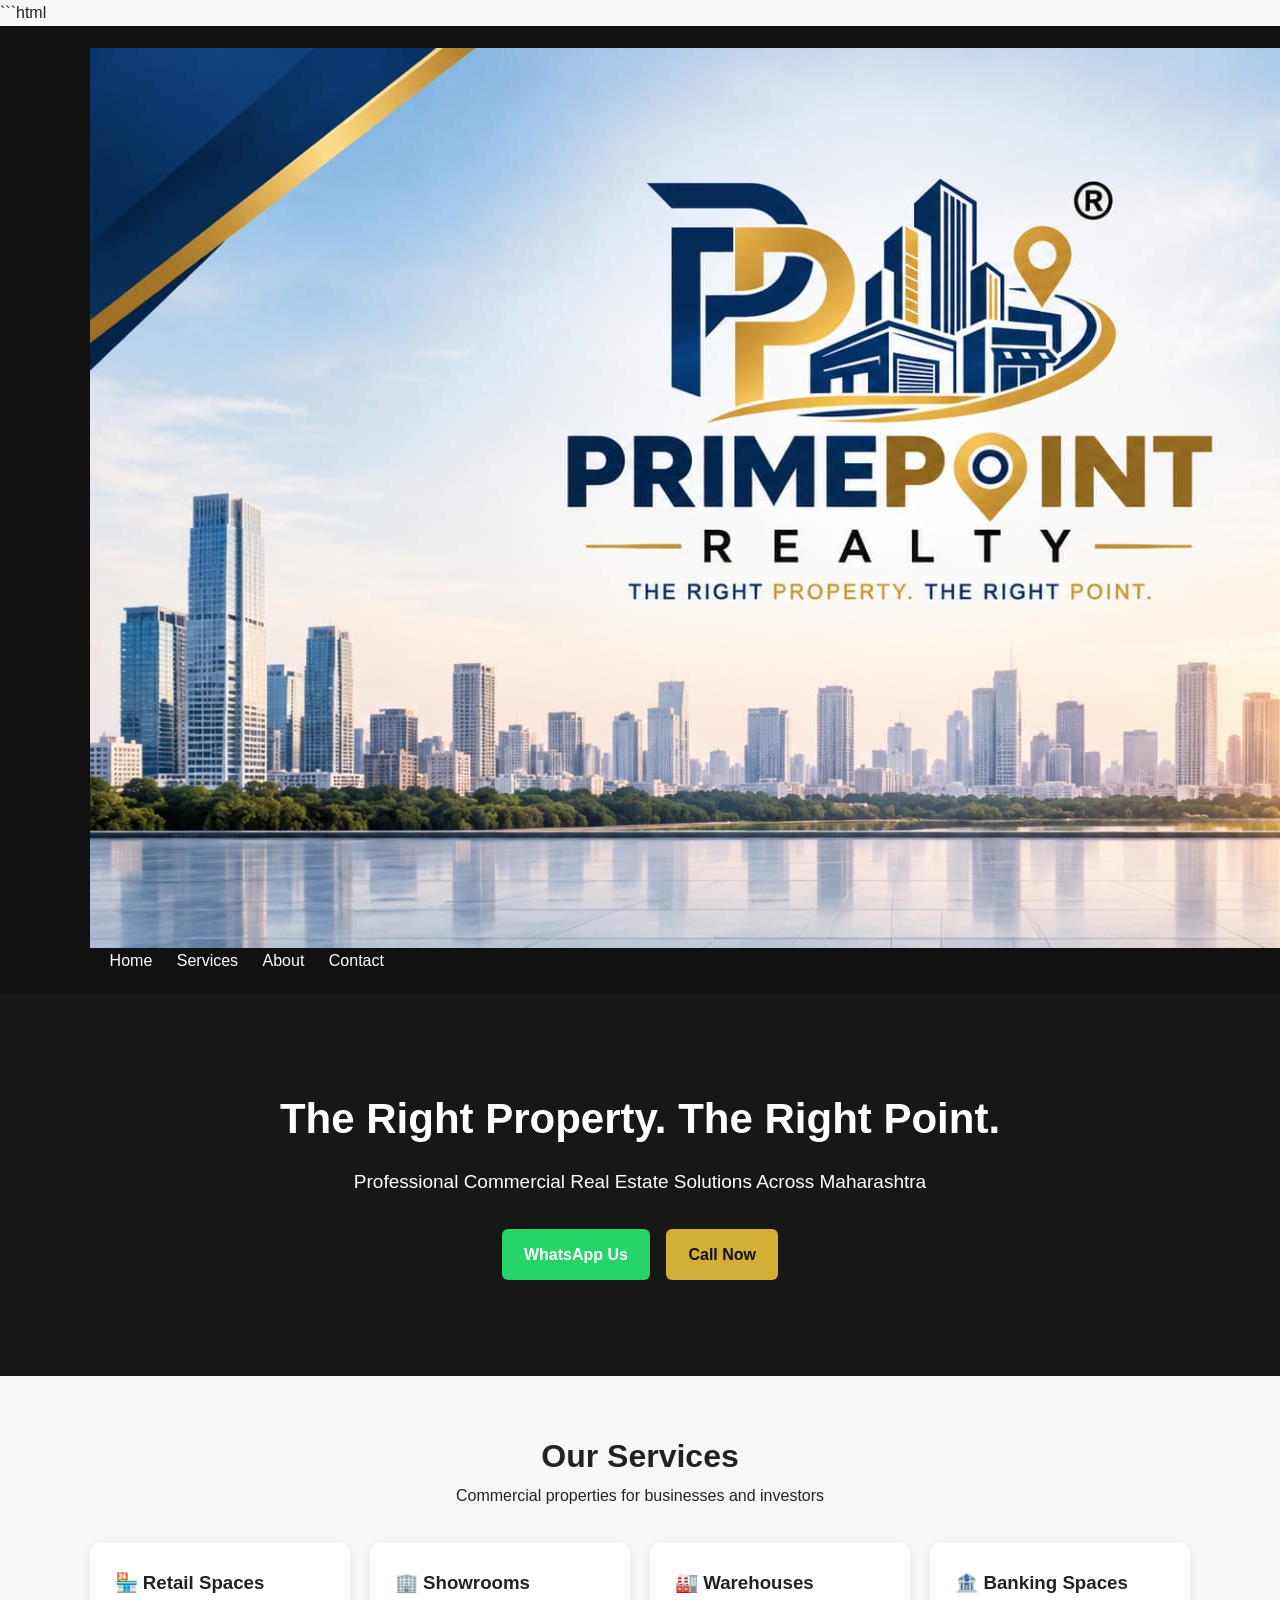
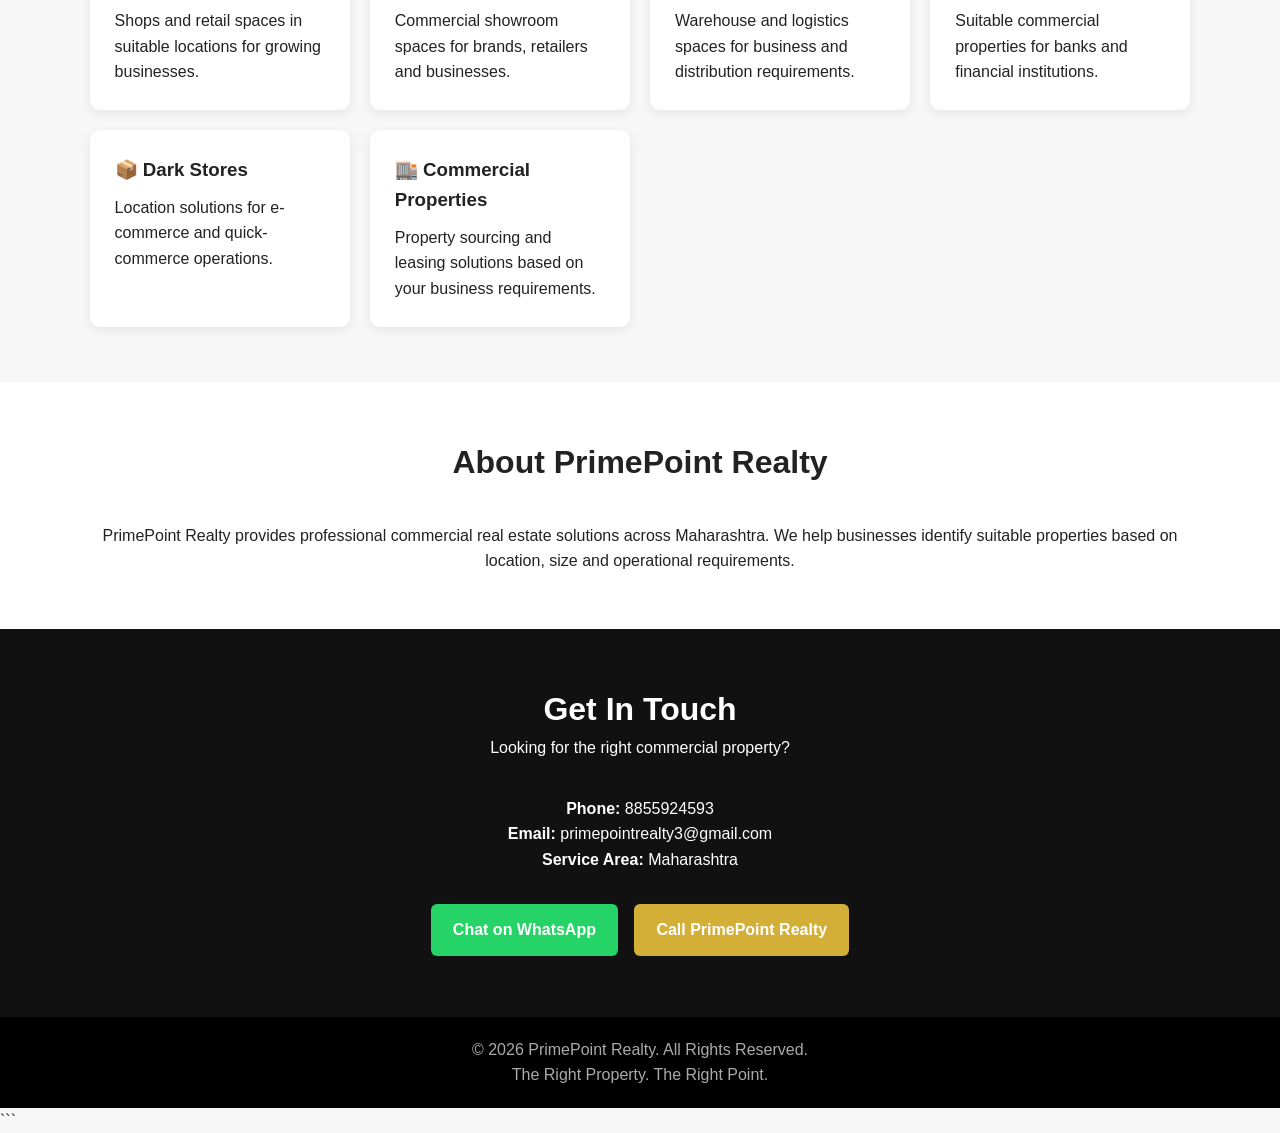
==== index.html @ c345ba4b "Update index.html" ====
```html
<!DOCTYPE html>
<html lang="en">
<head>
<meta charset="UTF-8">
<meta name="viewport" content="width=device-width, initial-scale=1.0">
<title>PrimePoint Realty | Commercial Real Estate</title>
<meta name="description" content="PrimePoint Realty - Commercial property solutions across Maharashtra. Shops, warehouses, showrooms, retail and commercial spaces.">

<style>
*{box-sizing:border-box;margin:0;padding:0}
body{font-family:Arial,sans-serif;color:#222;line-height:1.6;background:#f7f7f7}
header{background:#111;color:#fff;padding:22px 7%;display:flex;justify-content:space-between;align-items:center;flex-wrap:wrap}
.logo{font-size:25px;font-weight:bold}
.logo span{color:#d4af37}
nav a{color:#fff;text-decoration:none;margin-left:20px}
.hero{background:#171717;color:#fff;text-align:center;padding:90px 20px}
.hero h1{font-size:42px;margin-bottom:15px}
.hero p{font-size:19px;margin-bottom:25px}
.btn{display:inline-block;padding:13px 22px;margin:6px;border-radius:6px;text-decoration:none;font-weight:bold}
.whatsapp{background:#25D366;color:#fff}
.call{background:#d4af37;color:#111}
section{padding:55px 7%}
.title{text-align:center;margin-bottom:35px}
.title h2{font-size:32px}
.services{display:grid;grid-template-columns:repeat(auto-fit,minmax(220px,1fr));gap:20px}
.card{background:#fff;padding:25px;border-radius:10px;box-shadow:0 3px 12px rgba(0,0,0,.08)}
.card h3{margin-bottom:10px}
.about{background:#fff;text-align:center}
.contact{text-align:center;background:#111;color:#fff}
.contact a{color:#fff}
footer{background:#000;color:#aaa;text-align:center;padding:20px}
@media(max-width:600px){
.hero h1{font-size:32px}
nav{margin-top:12px}
nav a{margin:0 7px;font-size:14px}
}
</style>
</head>

<body>

<header>
<div class="logo">
<img src="logo.png" alt="PrimePoint Realty Logo">
</div>
<nav>
<a href="#home">Home</a>
<a href="#services">Services</a>
<a href="#about">About</a>
<a href="#contact">Contact</a>
</nav>
</header>

<section class="hero" id="home">
<h1>The Right Property. The Right Point.</h1>
<p>Professional Commercial Real Estate Solutions Across Maharashtra</p>

<a class="btn whatsapp" href="https://wa.me/918855924593" target="_blank">
WhatsApp Us
</a>

<a class="btn call" href="tel:+918855924593">
Call Now
</a>
</section>

<section id="services">
<div class="title">
<h2>Our Services</h2>
<p>Commercial properties for businesses and investors</p>
</div>

<div class="services">

<div class="card">
<h3>🏪 Retail Spaces</h3>
<p>Shops and retail spaces in suitable locations for growing businesses.</p>
</div>

<div class="card">
<h3>🏢 Showrooms</h3>
<p>Commercial showroom spaces for brands, retailers and businesses.</p>
</div>

<div class="card">
<h3>🏭 Warehouses</h3>
<p>Warehouse and logistics spaces for business and distribution requirements.</p>
</div>

<div class="card">
<h3>🏦 Banking Spaces</h3>
<p>Suitable commercial properties for banks and financial institutions.</p>
</div>

<div class="card">
<h3>📦 Dark Stores</h3>
<p>Location solutions for e-commerce and quick-commerce operations.</p>
</div>

<div class="card">
<h3>🏬 Commercial Properties</h3>
<p>Property sourcing and leasing solutions based on your business requirements.</p>
</div>

</div>
</section>

<section class="about" id="about">
<div class="title">
<h2>About PrimePoint Realty</h2>
</div>

<p>
PrimePoint Realty provides professional commercial real estate solutions
across Maharashtra. We help businesses identify suitable properties
based on location, size and operational requirements.
</p>
</section>

<section class="contact" id="contact">
<div class="title">
<h2>Get In Touch</h2>
<p>Looking for the right commercial property?</p>
</div>

<p><strong>Phone:</strong> 8855924593</p>
<p><strong>Email:</strong> primepointrealty3@gmail.com</p>
<p><strong>Service Area:</strong> Maharashtra</p>

<br>

<a class="btn whatsapp" href="https://wa.me/918855924593" target="_blank">
Chat on WhatsApp
</a>

<a class="btn call" href="tel:+918855924593">
Call PrimePoint Realty
</a>
</section>

<footer>
<p>© 2026 PrimePoint Realty. All Rights Reserved.</p>
<p>The Right Property. The Right Point.</p>
</footer>

</body>
</html>
```
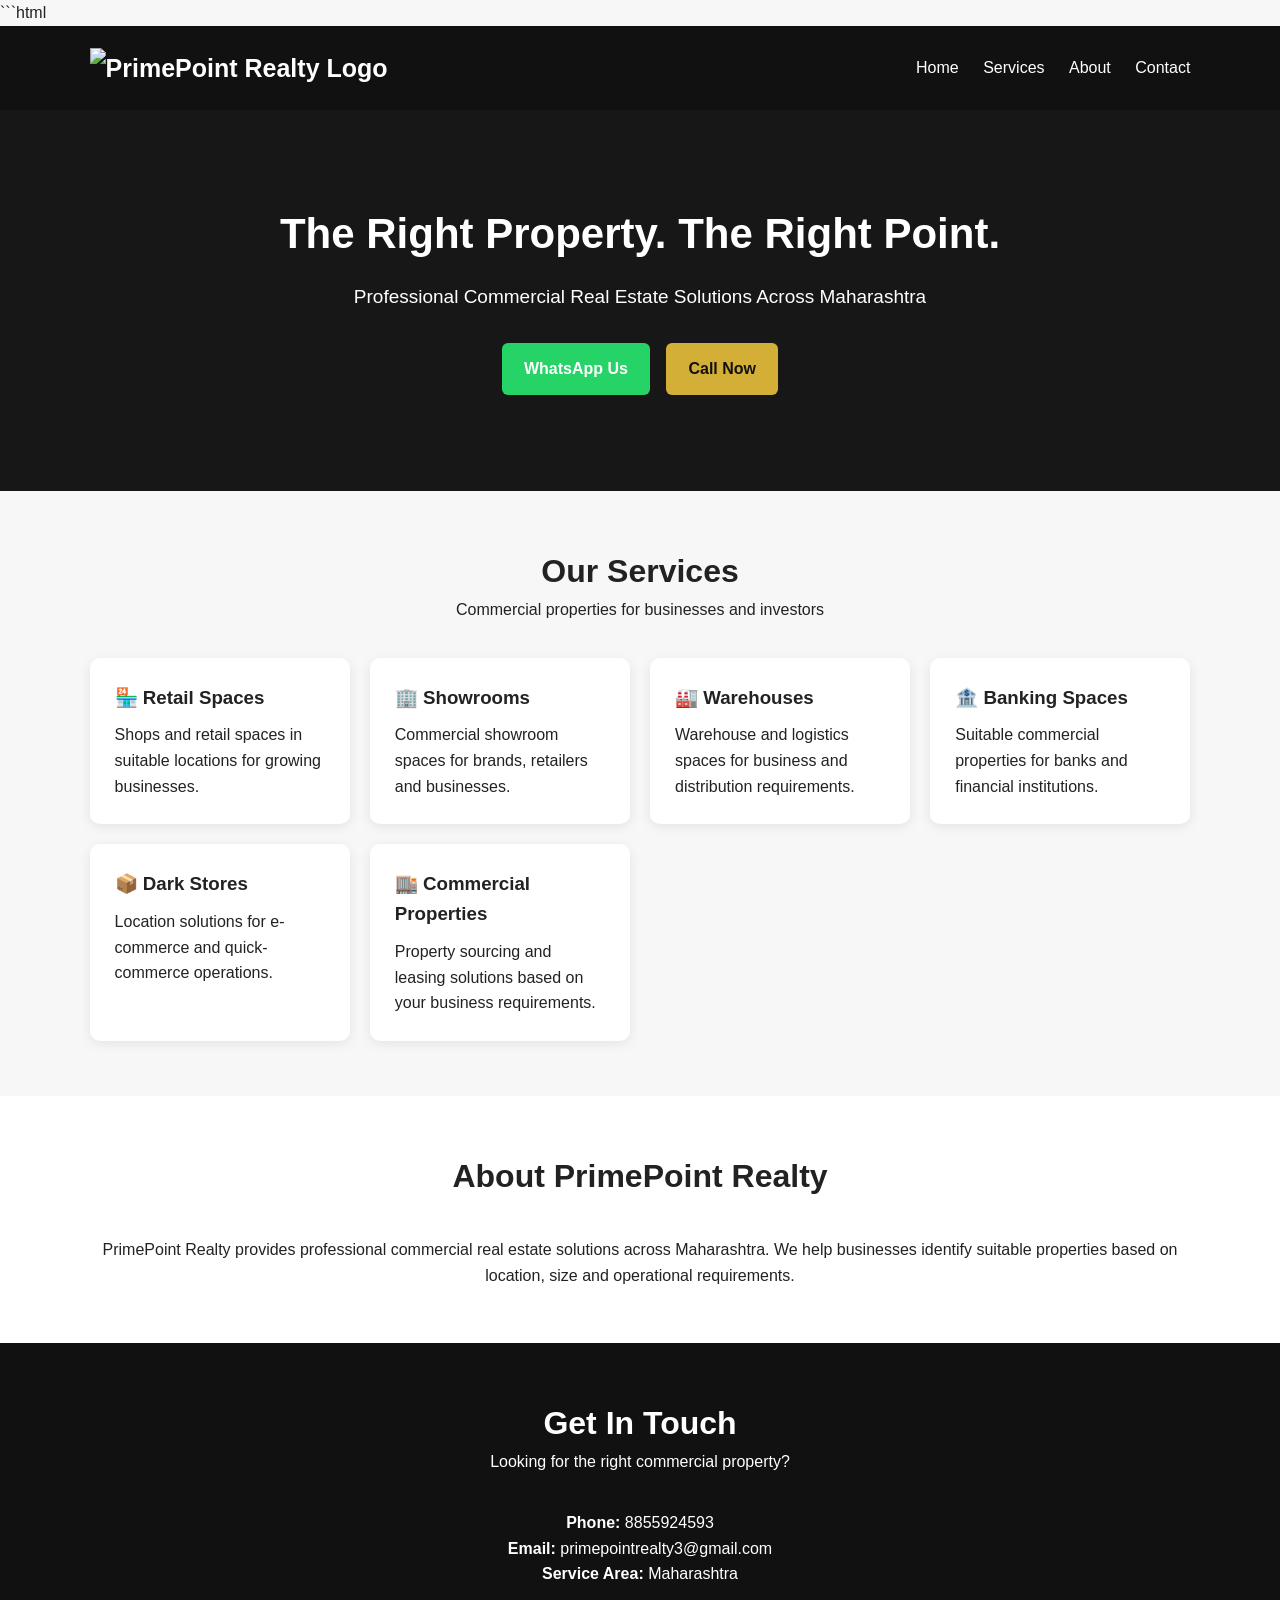
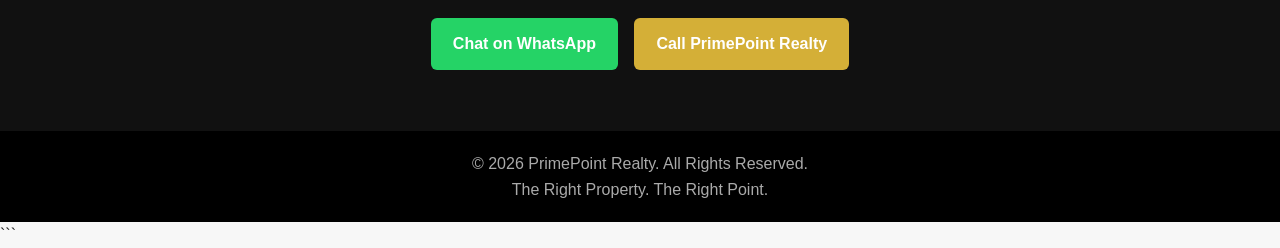
==== commit 7765cef7: "Update index.html" ====
--- a/index.html
+++ b/index.html
@@ -42,7 +42,7 @@
 
 <header>
 <div class="logo">
-<img src="logo.png" alt="PrimePoint Realty Logo">
+<img src="Logo.png" alt="PrimePoint Realty Logo">
 </div>
 <nav>
 <a href="#home">Home</a>
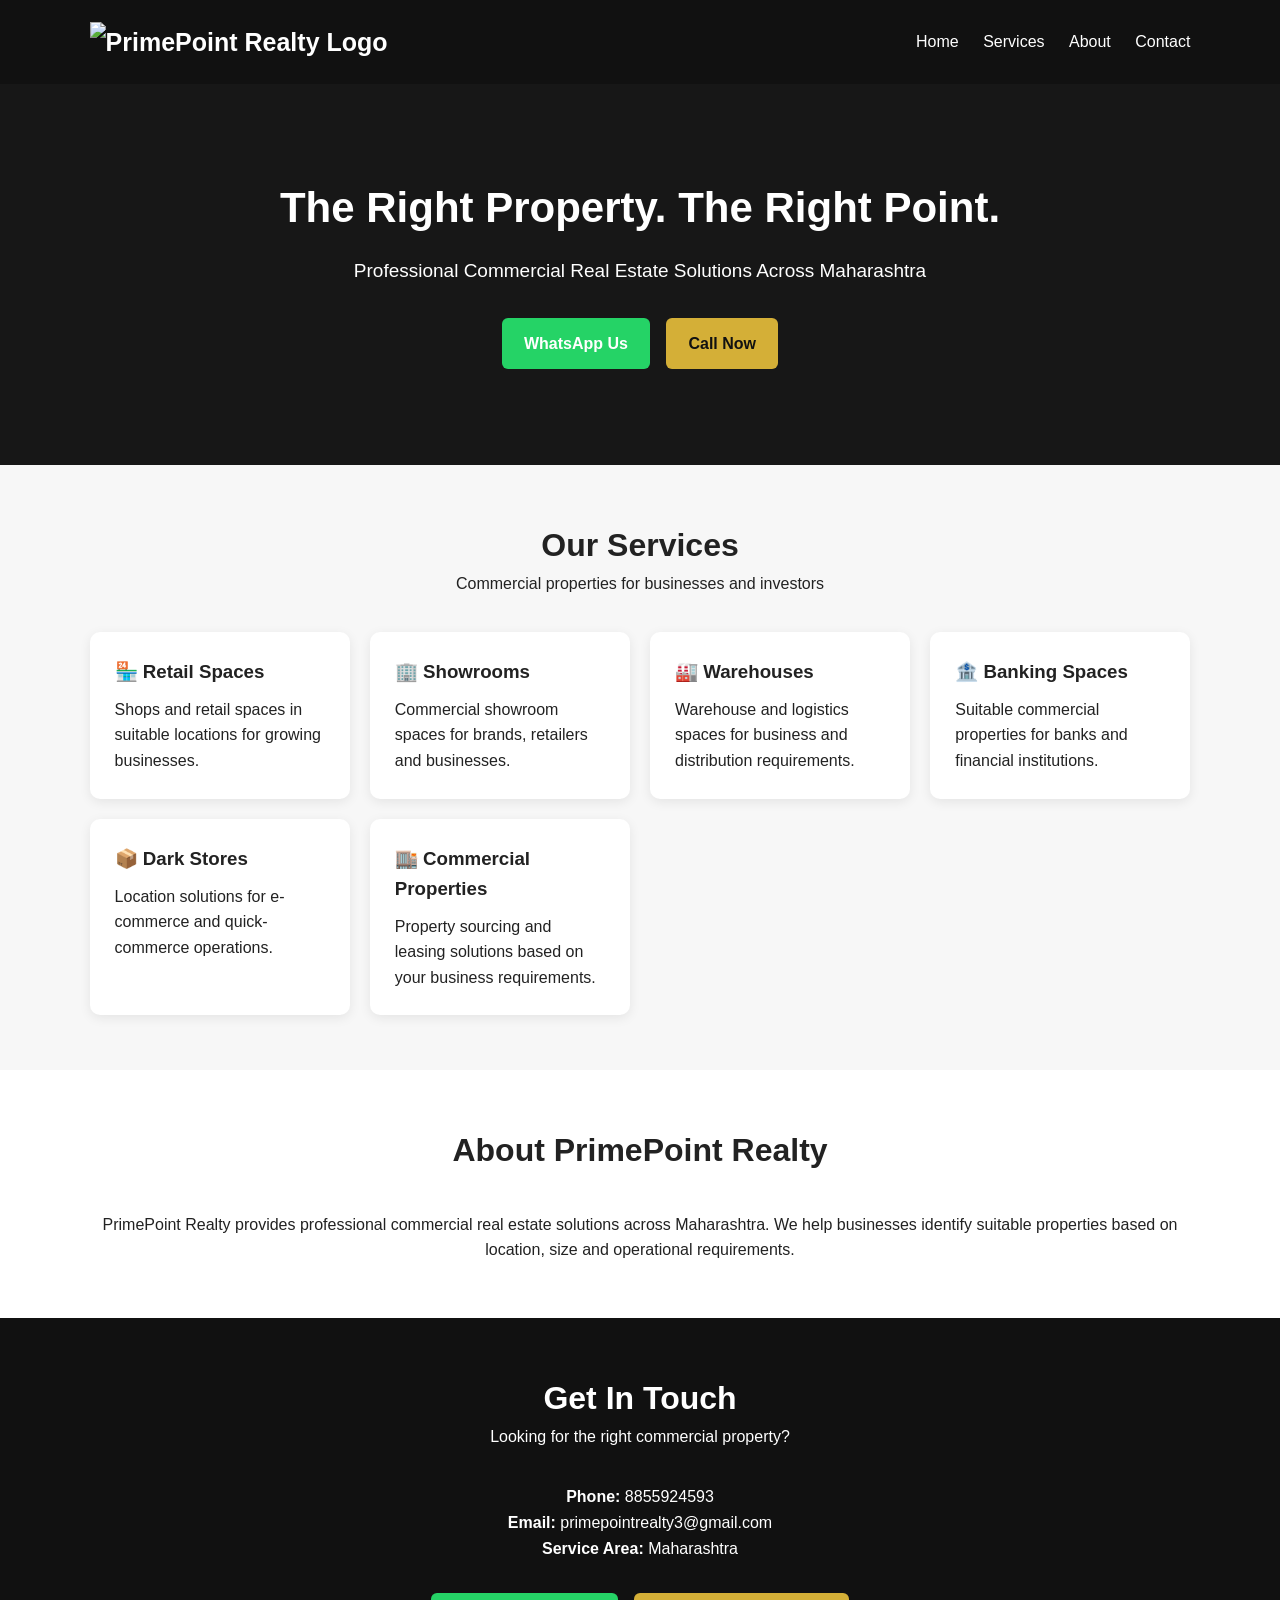
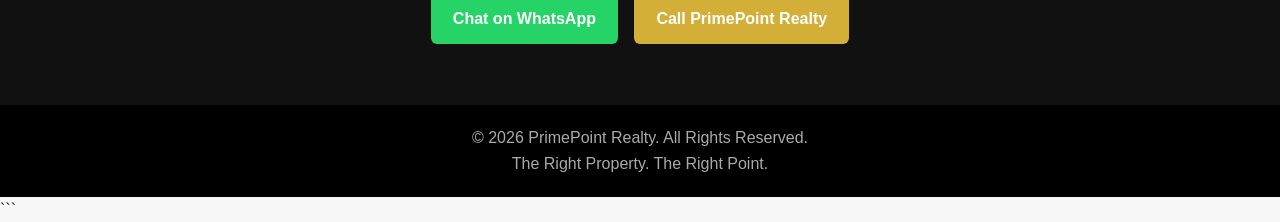
==== commit 4182ad67: "Update index.html" ====
--- a/index.html
+++ b/index.html
@@ -1,4 +1,4 @@
-```html
+
 <!DOCTYPE html>
 <html lang="en">
 <head>
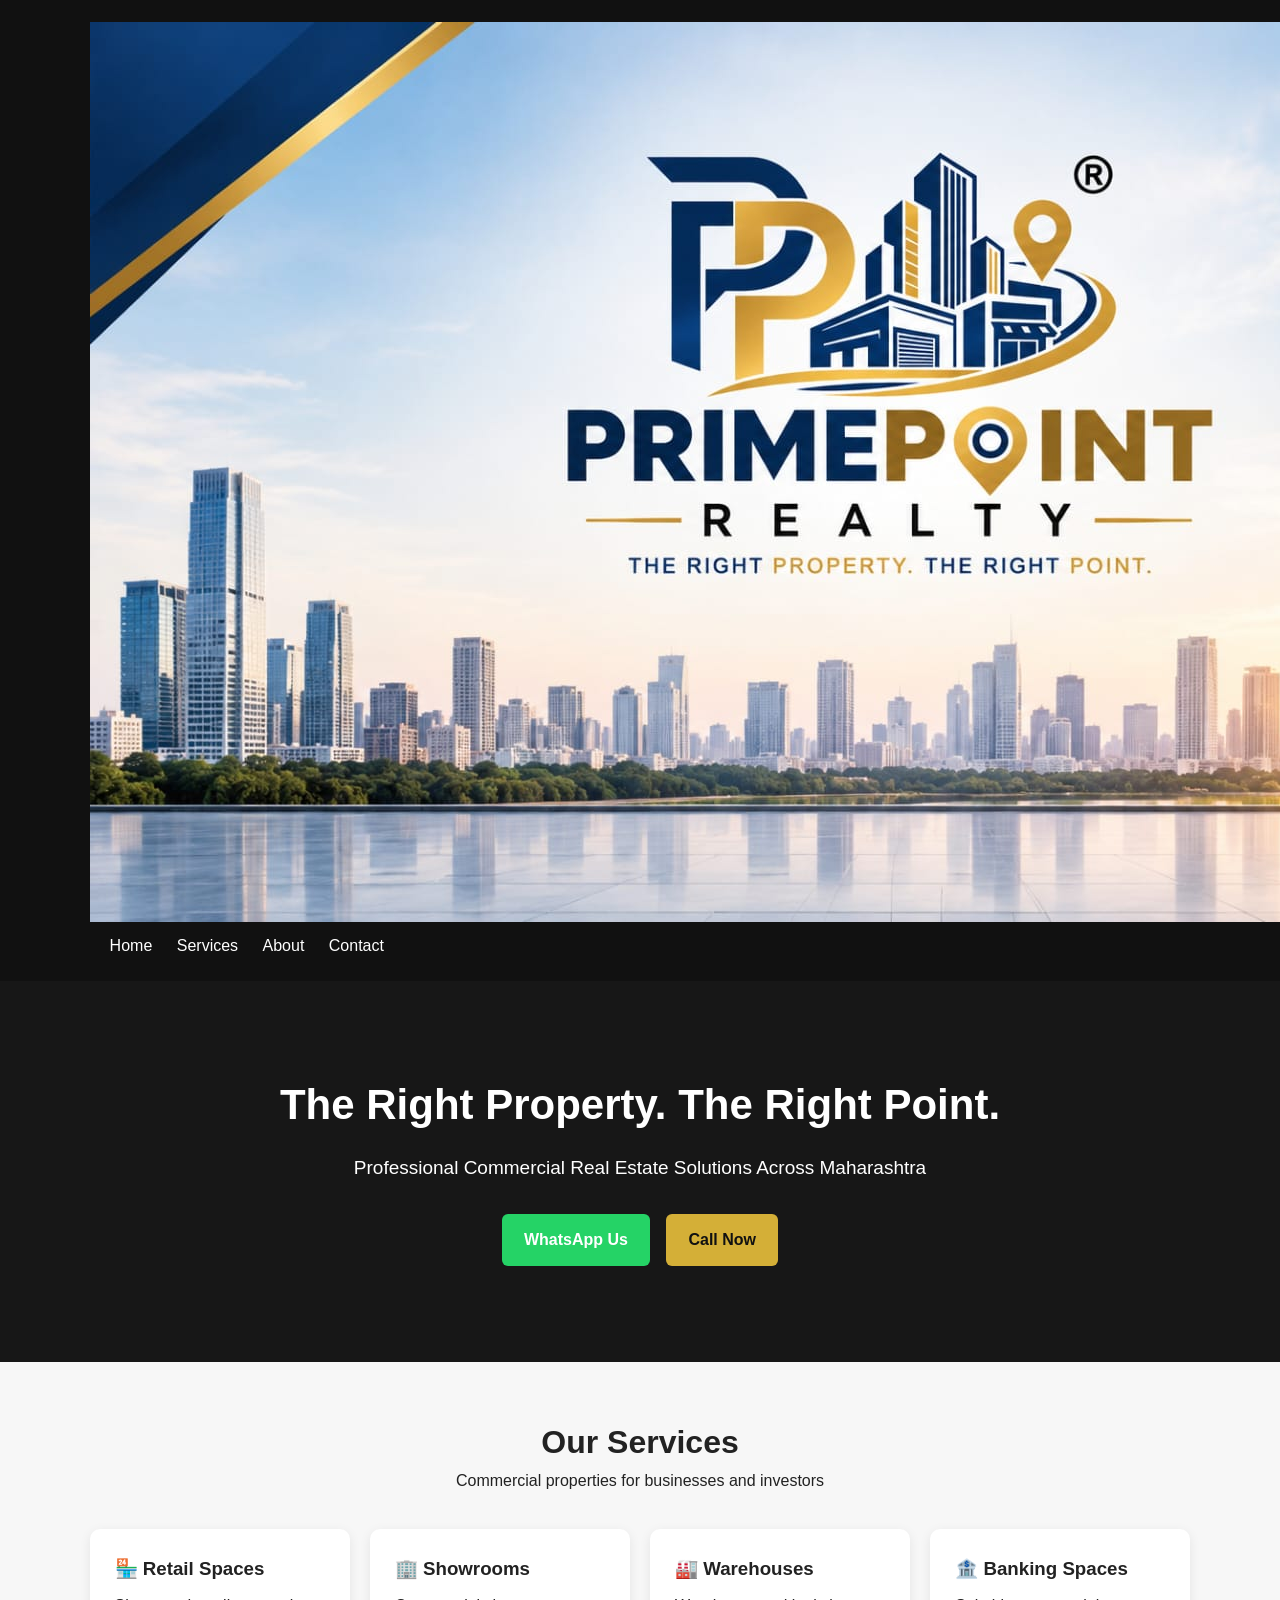
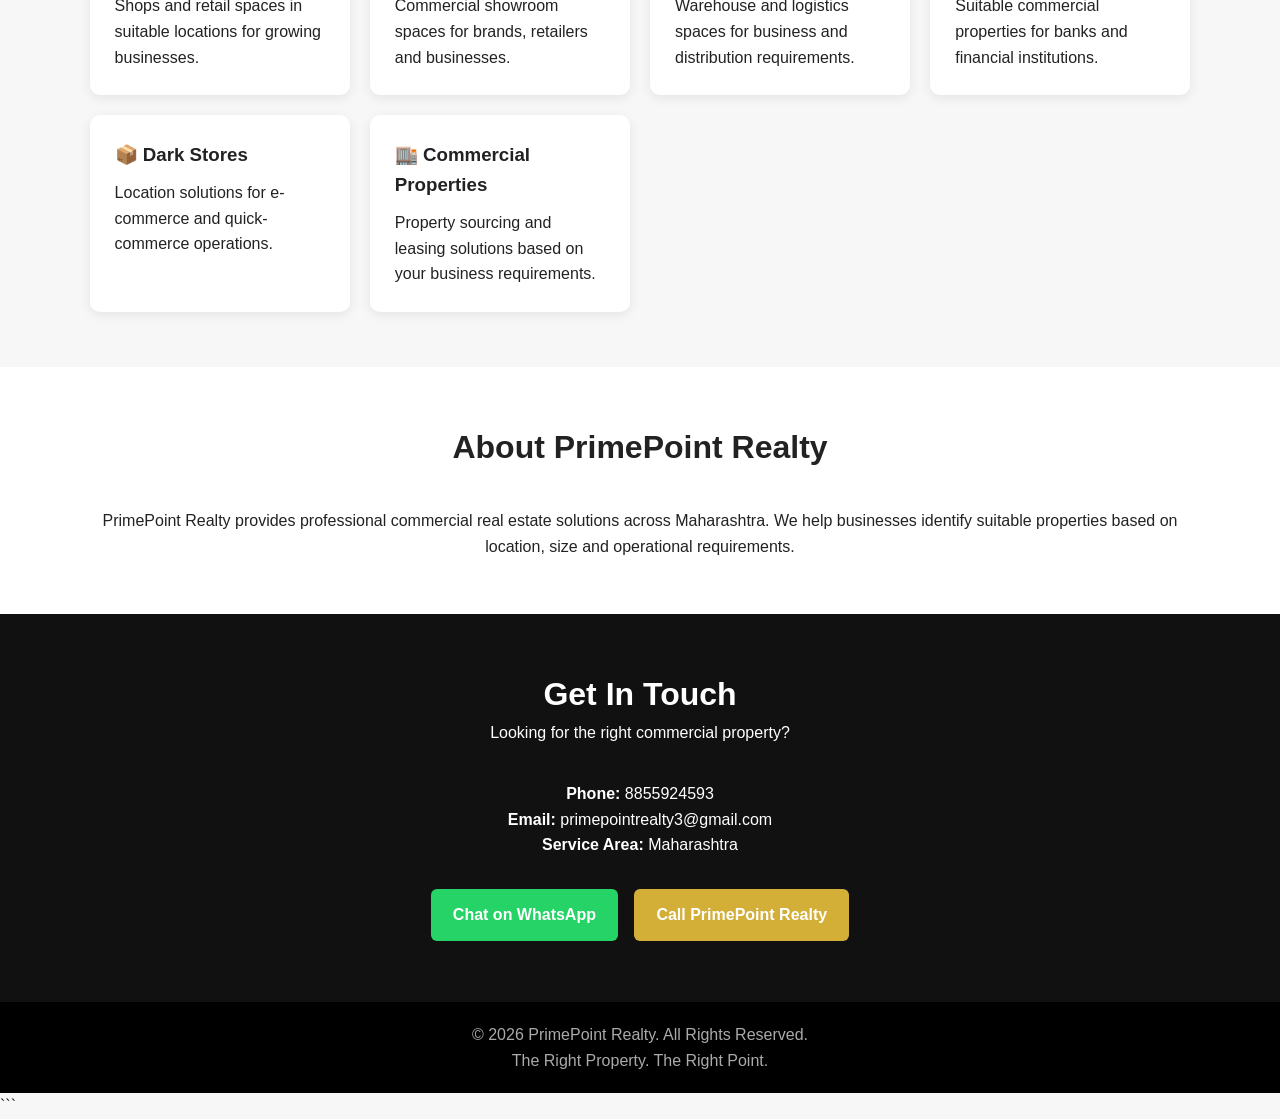
==== commit 17655b76: "Update index.html" ====
--- a/index.html
+++ b/index.html
@@ -1,4 +1,3 @@
-
 <!DOCTYPE html>
 <html lang="en">
 <head>
@@ -42,7 +41,7 @@
 
 <header>
 <div class="logo">
-<img src="Logo.png" alt="PrimePoint Realty Logo">
+<img src="logo.png" alt="PrimePoint Realty Logo">
 </div>
 <nav>
 <a href="#home">Home</a>
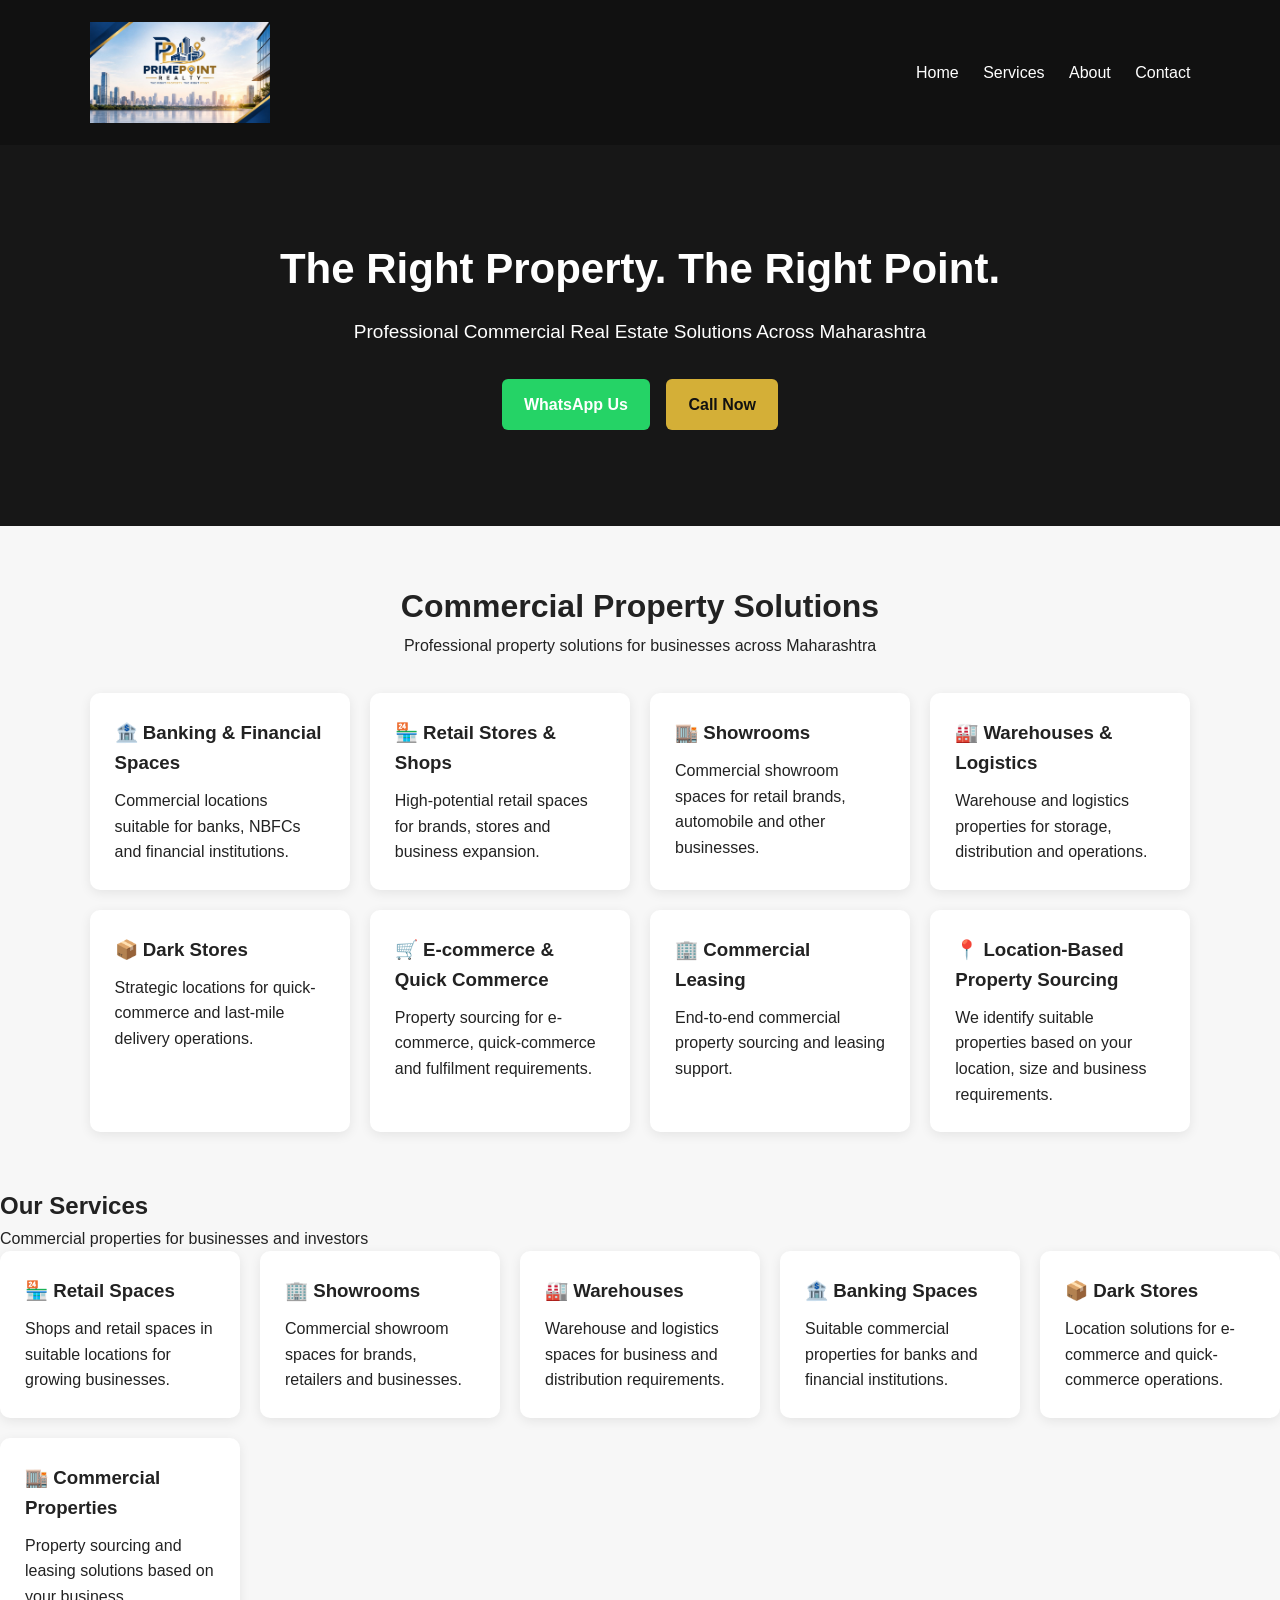
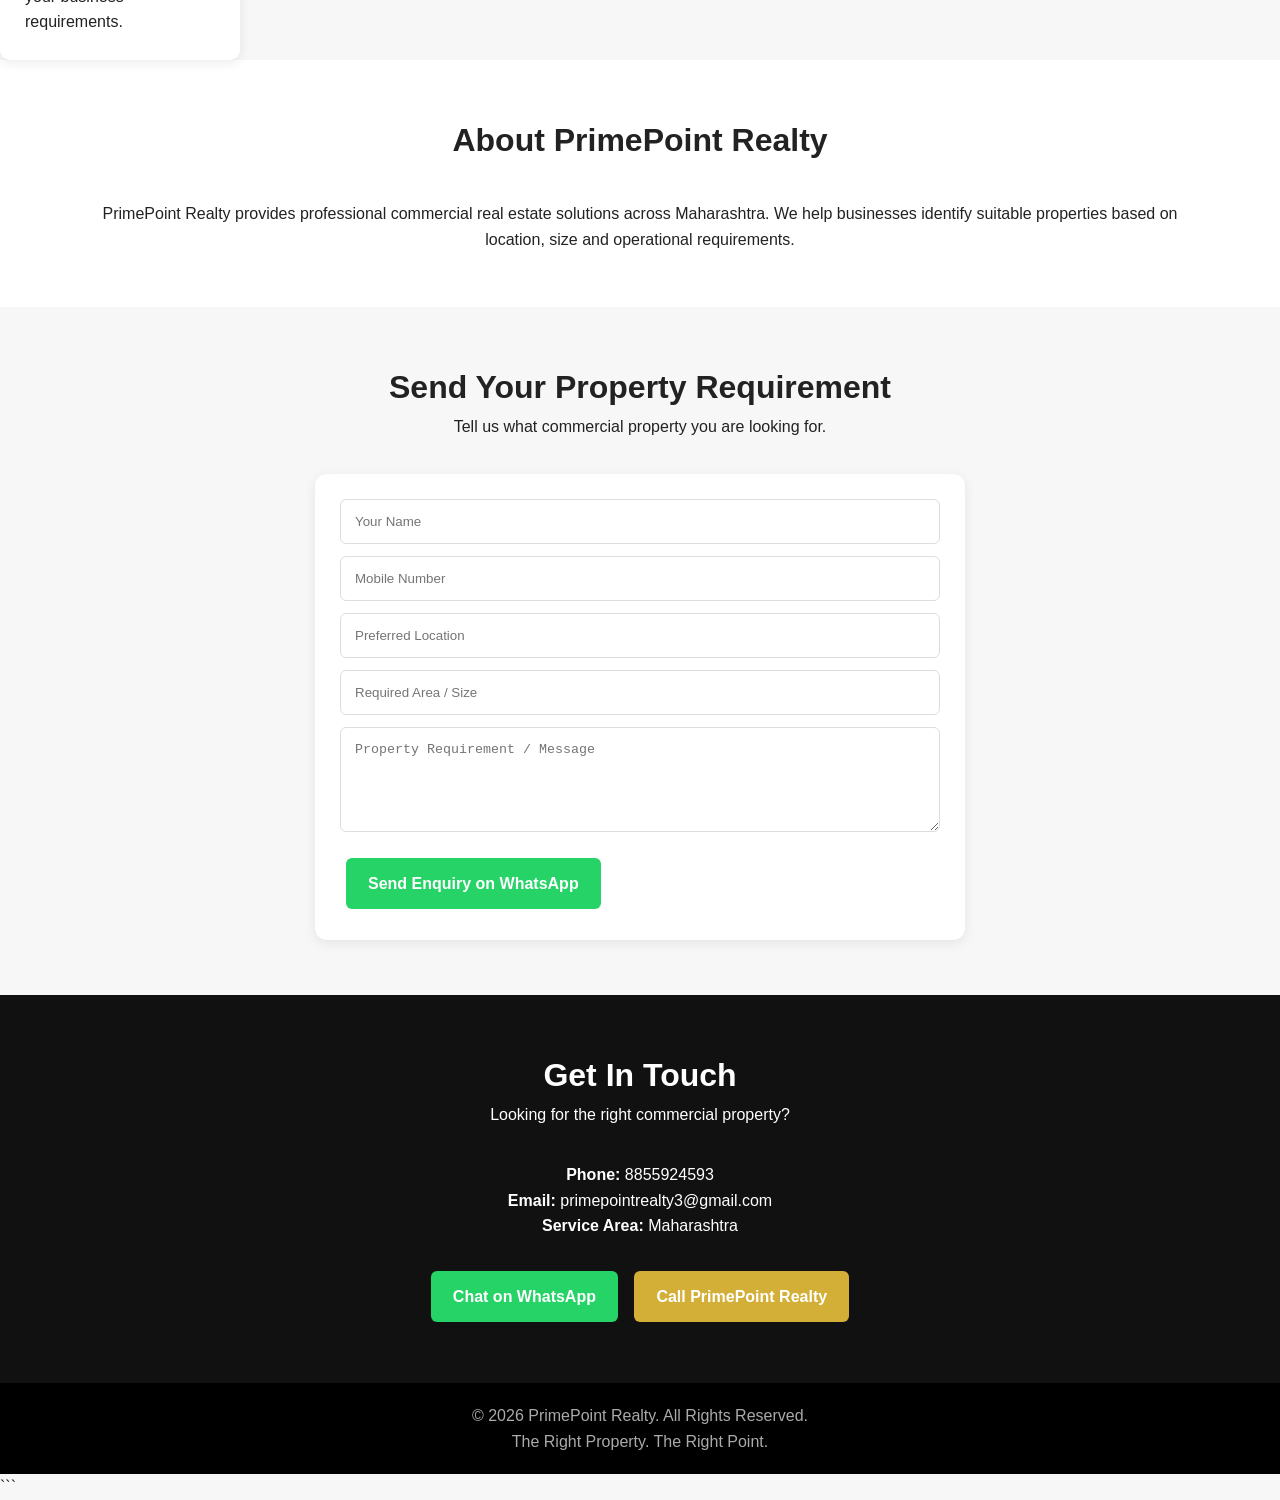
==== commit 2a500c6b: "Update index.html" ====
--- a/index.html
+++ b/index.html
@@ -10,7 +10,19 @@
 *{box-sizing:border-box;margin:0;padding:0}
 body{font-family:Arial,sans-serif;color:#222;line-height:1.6;background:#f7f7f7}
 header{background:#111;color:#fff;padding:22px 7%;display:flex;justify-content:space-between;align-items:center;flex-wrap:wrap}
-.logo{font-size:25px;font-weight:bold}
+.logo img{
+    width:180px;
+    height:auto;
+    display:block;
+}
+
+header{
+    min-height:80px;
+}
+
+nav a{
+    font-size:16px;
+}
 .logo span{color:#d4af37}
 nav a{color:#fff;text-decoration:none;margin-left:20px}
 .hero{background:#171717;color:#fff;text-align:center;padding:90px 20px}
@@ -66,6 +78,54 @@
 
 <section id="services">
 <div class="title">
+<h2>Commercial Property Solutions</h2>
+<p>Professional property solutions for businesses across Maharashtra</p>
+</div>
+
+<div class="services">
+
+<div class="card">
+<h3>🏦 Banking & Financial Spaces</h3>
+<p>Commercial locations suitable for banks, NBFCs and financial institutions.</p>
+</div>
+
+<div class="card">
+<h3>🏪 Retail Stores & Shops</h3>
+<p>High-potential retail spaces for brands, stores and business expansion.</p>
+</div>
+
+<div class="card">
+<h3>🏬 Showrooms</h3>
+<p>Commercial showroom spaces for retail brands, automobile and other businesses.</p>
+</div>
+
+<div class="card">
+<h3>🏭 Warehouses & Logistics</h3>
+<p>Warehouse and logistics properties for storage, distribution and operations.</p>
+</div>
+
+<div class="card">
+<h3>📦 Dark Stores</h3>
+<p>Strategic locations for quick-commerce and last-mile delivery operations.</p>
+</div>
+
+<div class="card">
+<h3>🛒 E-commerce & Quick Commerce</h3>
+<p>Property sourcing for e-commerce, quick-commerce and fulfilment requirements.</p>
+</div>
+
+<div class="card">
+<h3>🏢 Commercial Leasing</h3>
+<p>End-to-end commercial property sourcing and leasing support.</p>
+</div>
+
+<div class="card">
+<h3>📍 Location-Based Property Sourcing</h3>
+<p>We identify suitable properties based on your location, size and business requirements.</p>
+</div>
+
+</div>
+</section>
 <h2>Our Services</h2>
 <p>Commercial properties for businesses and investors</p>
 </div>
@@ -116,7 +176,51 @@
 based on location, size and operational requirements.
 </p>
 </section>
-
+<section id="enquiry">
+<div class="title">
+<h2>Send Your Property Requirement</h2>
+<p>Tell us what commercial property you are looking for.</p>
+</div>
+
+<div style="max-width:650px;margin:auto;background:#fff;padding:25px;border-radius:12px;box-shadow:0 3px 12px rgba(0,0,0,.08);">
+
+<input id="name" type="text" placeholder="Your Name" style="width:100%;padding:14px;margin-bottom:12px;border:1px solid #ddd;border-radius:6px;">
+
+<input id="mobile" type="tel" placeholder="Mobile Number" style="width:100%;padding:14px;margin-bottom:12px;border:1px solid #ddd;border-radius:6px;">
+
+<input id="location" type="text" placeholder="Preferred Location" style="width:100%;padding:14px;margin-bottom:12px;border:1px solid #ddd;border-radius:6px;">
+
+<input id="area" type="text" placeholder="Required Area / Size" style="width:100%;padding:14px;margin-bottom:12px;border:1px solid #ddd;border-radius:6px;">
+
+<textarea id="message" placeholder="Property Requirement / Message" rows="5" style="width:100%;padding:14px;margin-bottom:12px;border:1px solid #ddd;border-radius:6px;"></textarea>
+
+<a onclick="sendWhatsApp()" class="btn whatsapp" style="border:none;cursor:pointer;">
+Send Enquiry on WhatsApp
+</a>
+
+</div>
+</section>
+
+<script>
+function sendWhatsApp(){
+
+let name = document.getElementById("name").value;
+let mobile = document.getElementById("mobile").value;
+let location = document.getElementById("location").value;
+let area = document.getElementById("area").value;
+let message = document.getElementById("message").value;
+
+let text =
+"Hello PrimePoint Realty,%0A%0A" +
+"Name: " + name + "%0A" +
+"Mobile: " + mobile + "%0A" +
+"Preferred Location: " + location + "%0A" +
+"Required Area: " + area + "%0A" +
+"Requirement: " + message;
+
+window.open("https://wa.me/918855924593?text=" + text, "_blank");
+}
+</script>
 <section class="contact" id="contact">
 <div class="title">
 <h2>Get In Touch</h2>
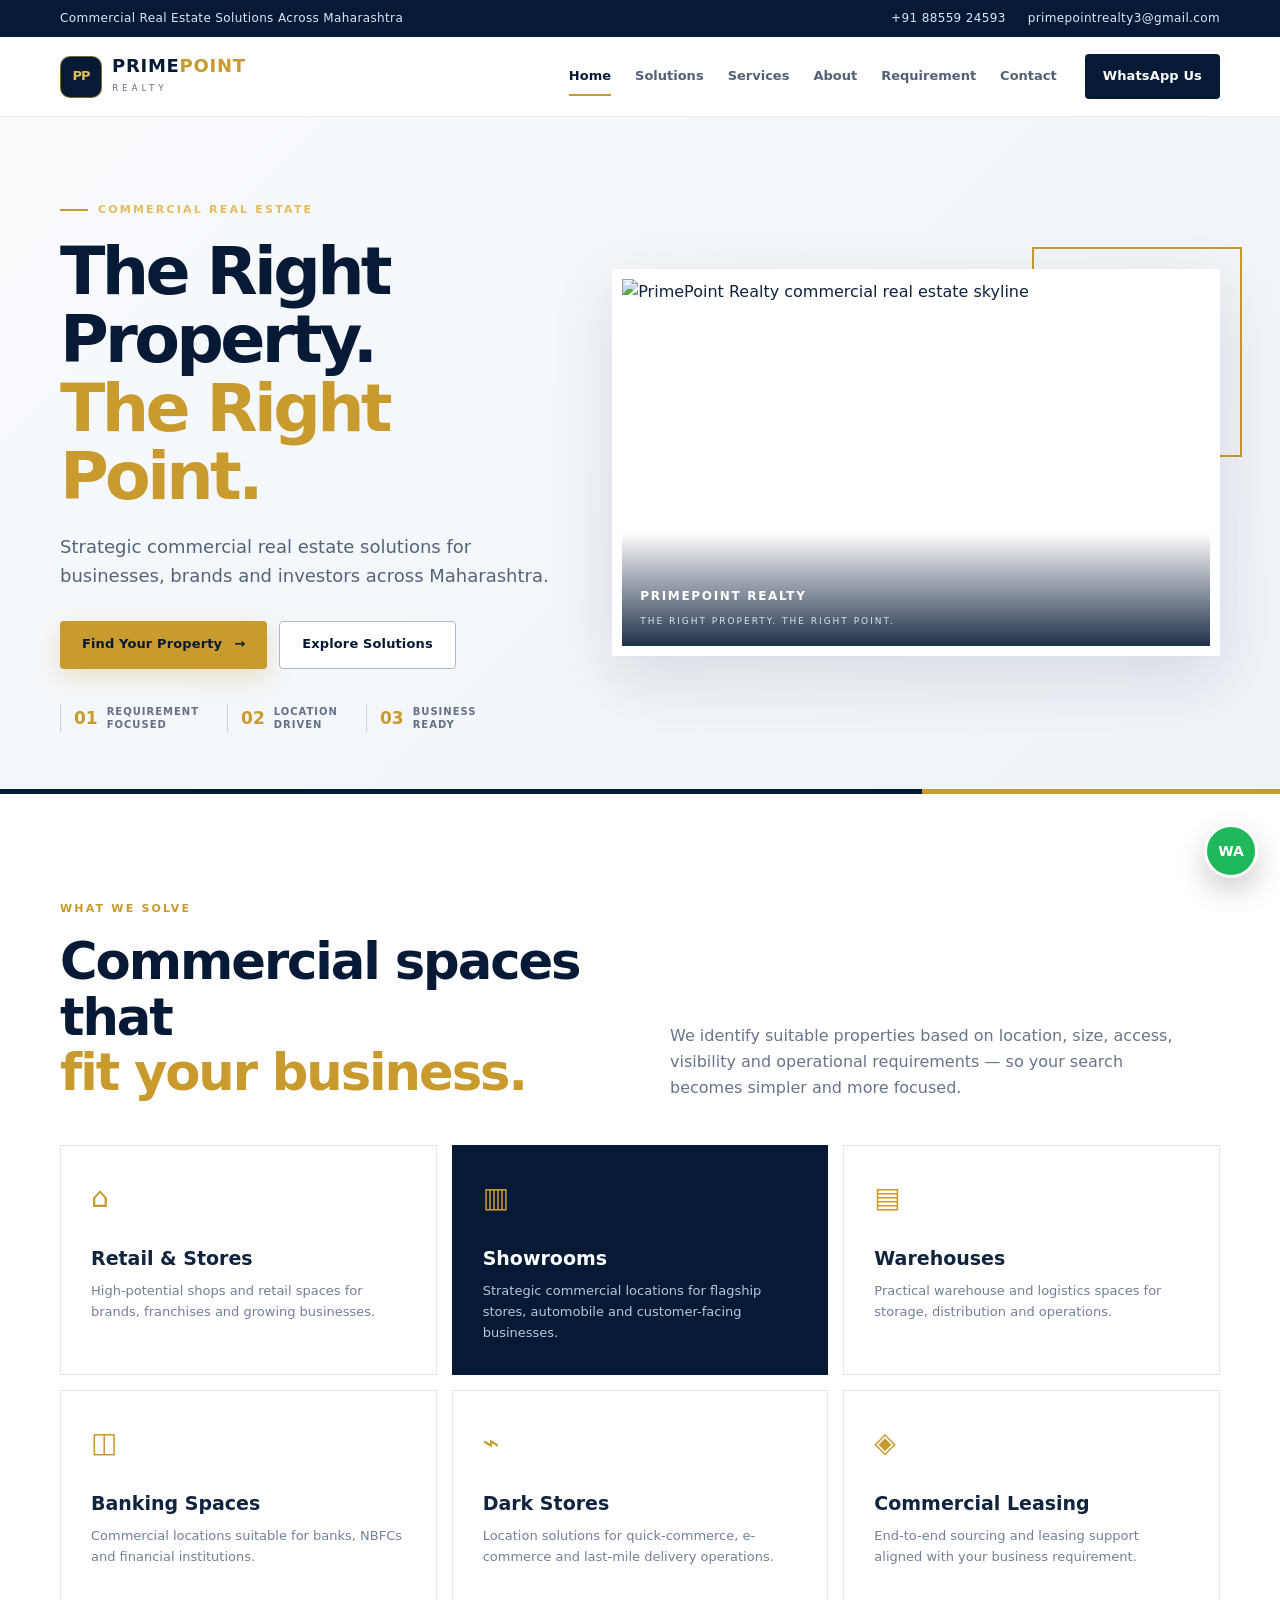
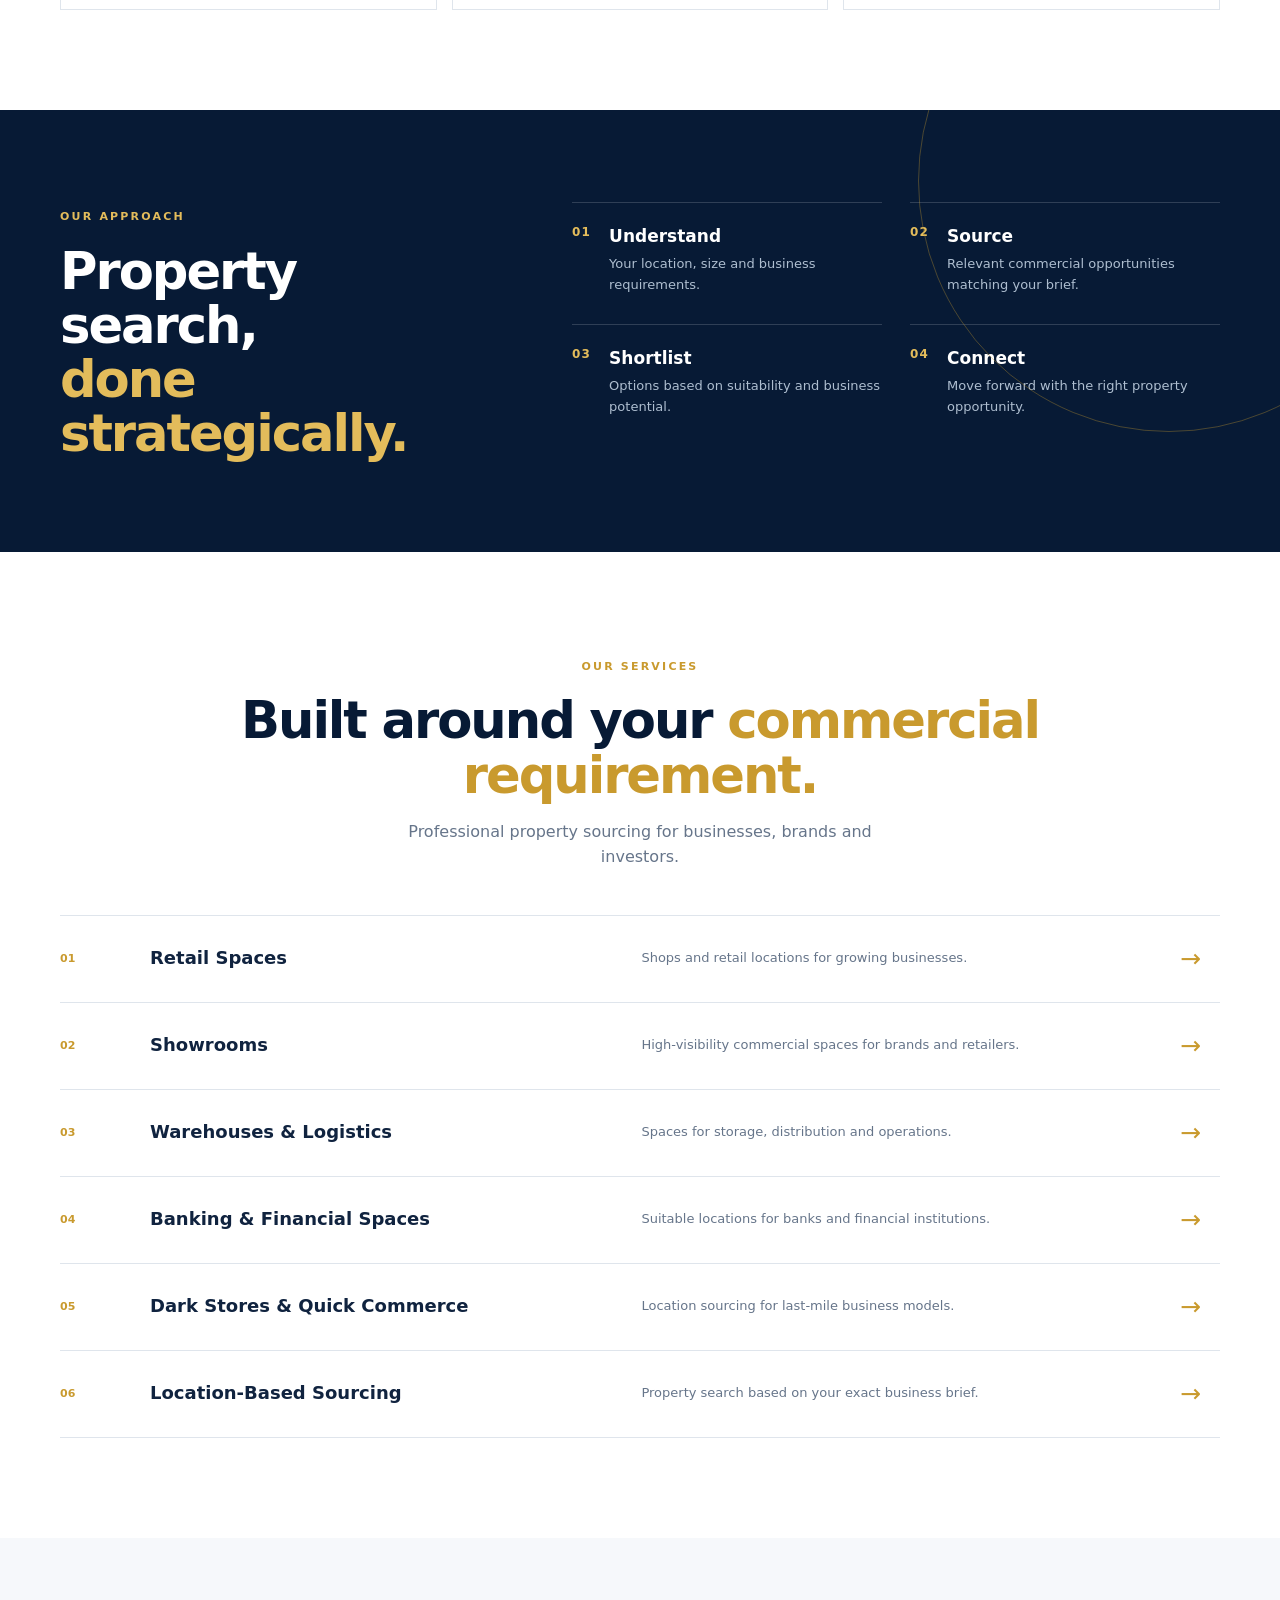
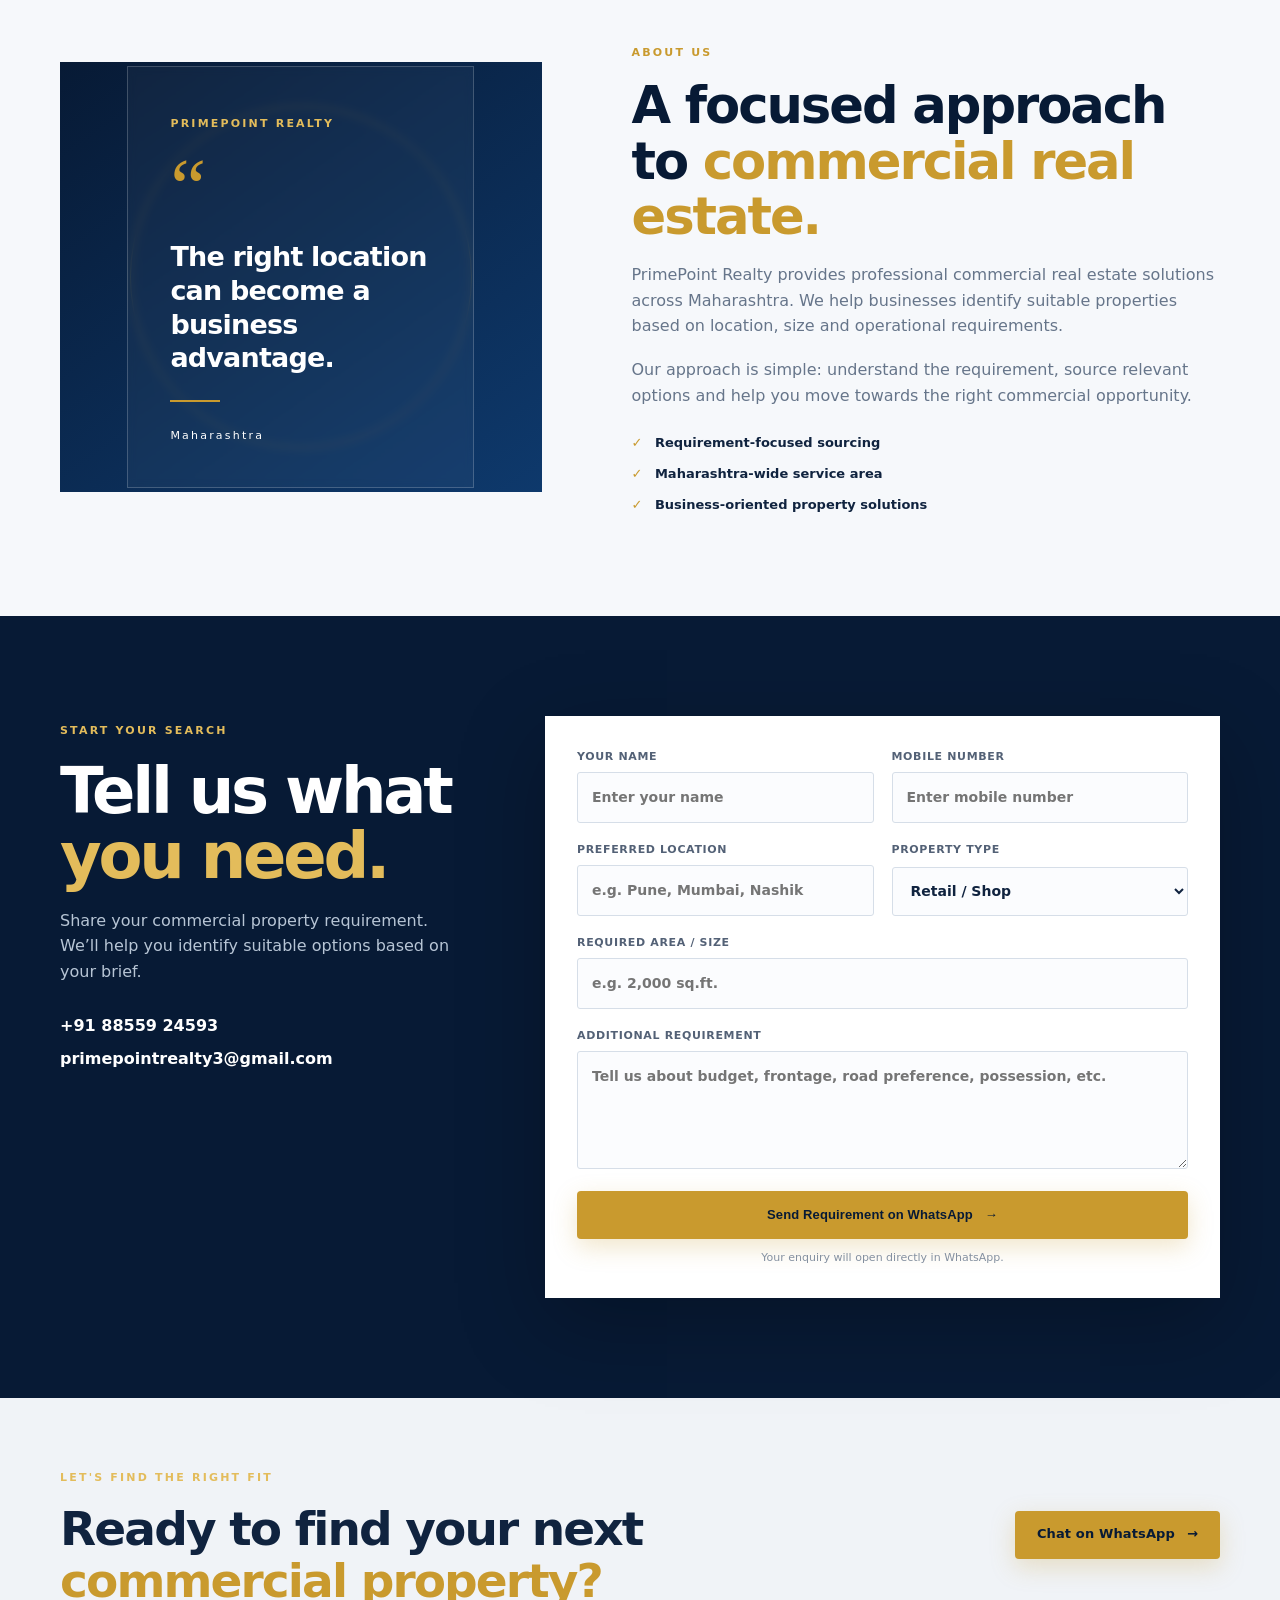
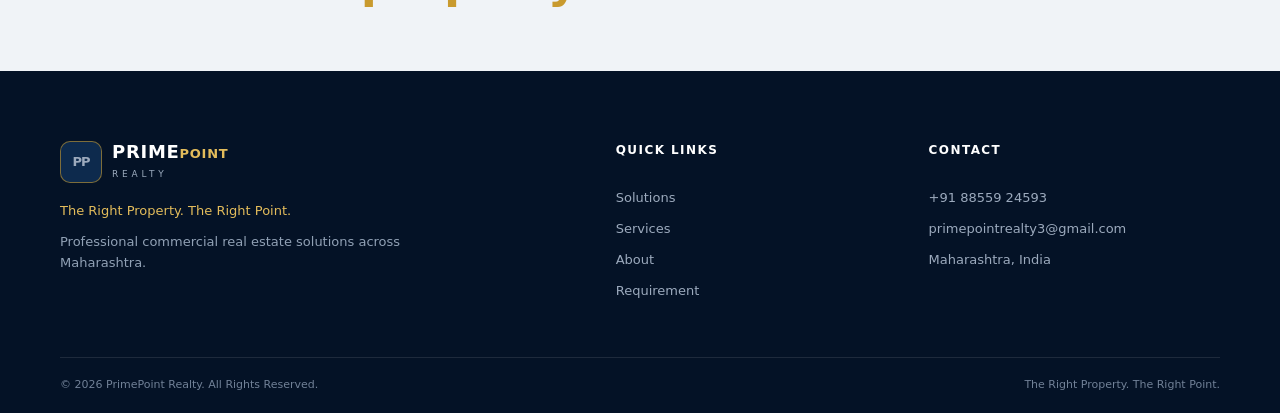
==== commit be8ea77f: "Add files via upload" ====
--- a/index.html
+++ b/index.html
@@ -1,252 +1,277 @@
 <!DOCTYPE html>
 <html lang="en">
 <head>
-<meta charset="UTF-8">
-<meta name="viewport" content="width=device-width, initial-scale=1.0">
-<title>PrimePoint Realty | Commercial Real Estate</title>
-<meta name="description" content="PrimePoint Realty - Commercial property solutions across Maharashtra. Shops, warehouses, showrooms, retail and commercial spaces.">
-
-<style>
-*{box-sizing:border-box;margin:0;padding:0}
-body{font-family:Arial,sans-serif;color:#222;line-height:1.6;background:#f7f7f7}
-header{background:#111;color:#fff;padding:22px 7%;display:flex;justify-content:space-between;align-items:center;flex-wrap:wrap}
-.logo img{
-    width:180px;
-    height:auto;
-    display:block;
-}
-
-header{
-    min-height:80px;
-}
-
-nav a{
-    font-size:16px;
-}
-.logo span{color:#d4af37}
-nav a{color:#fff;text-decoration:none;margin-left:20px}
-.hero{background:#171717;color:#fff;text-align:center;padding:90px 20px}
-.hero h1{font-size:42px;margin-bottom:15px}
-.hero p{font-size:19px;margin-bottom:25px}
-.btn{display:inline-block;padding:13px 22px;margin:6px;border-radius:6px;text-decoration:none;font-weight:bold}
-.whatsapp{background:#25D366;color:#fff}
-.call{background:#d4af37;color:#111}
-section{padding:55px 7%}
-.title{text-align:center;margin-bottom:35px}
-.title h2{font-size:32px}
-.services{display:grid;grid-template-columns:repeat(auto-fit,minmax(220px,1fr));gap:20px}
-.card{background:#fff;padding:25px;border-radius:10px;box-shadow:0 3px 12px rgba(0,0,0,.08)}
-.card h3{margin-bottom:10px}
-.about{background:#fff;text-align:center}
-.contact{text-align:center;background:#111;color:#fff}
-.contact a{color:#fff}
-footer{background:#000;color:#aaa;text-align:center;padding:20px}
-@media(max-width:600px){
-.hero h1{font-size:32px}
-nav{margin-top:12px}
-nav a{margin:0 7px;font-size:14px}
-}
-</style>
+  <meta charset="UTF-8">
+  <meta name="viewport" content="width=device-width, initial-scale=1.0">
+  <meta name="description" content="PrimePoint Realty — professional commercial real estate solutions across Maharashtra. Retail, showrooms, warehouses, banking spaces, dark stores and commercial leasing.">
+  <meta name="theme-color" content="#071a35">
+  <title>PrimePoint Realty | Commercial Real Estate</title>
+  <link rel="stylesheet" href="style.css">
 </head>
-
 <body>
-
-<header>
-<div class="logo">
-<img src="logo.png" alt="PrimePoint Realty Logo">
-</div>
-<nav>
-<a href="#home">Home</a>
-<a href="#services">Services</a>
-<a href="#about">About</a>
-<a href="#contact">Contact</a>
-</nav>
-</header>
-
-<section class="hero" id="home">
-<h1>The Right Property. The Right Point.</h1>
-<p>Professional Commercial Real Estate Solutions Across Maharashtra</p>
-
-<a class="btn whatsapp" href="https://wa.me/918855924593" target="_blank">
-WhatsApp Us
-</a>
-
-<a class="btn call" href="tel:+918855924593">
-Call Now
-</a>
-</section>
-
-<section id="services">
-<div class="title">
-<h2>Commercial Property Solutions</h2>
-<p>Professional property solutions for businesses across Maharashtra</p>
-</div>
-
-<div class="services">
-
-<div class="card">
-<h3>🏦 Banking & Financial Spaces</h3>
-<p>Commercial locations suitable for banks, NBFCs and financial institutions.</p>
-</div>
-
-<div class="card">
-<h3>🏪 Retail Stores & Shops</h3>
-<p>High-potential retail spaces for brands, stores and business expansion.</p>
-</div>
-
-<div class="card">
-<h3>🏬 Showrooms</h3>
-<p>Commercial showroom spaces for retail brands, automobile and other businesses.</p>
-</div>
-
-<div class="card">
-<h3>🏭 Warehouses & Logistics</h3>
-<p>Warehouse and logistics properties for storage, distribution and operations.</p>
-</div>
-
-<div class="card">
-<h3>📦 Dark Stores</h3>
-<p>Strategic locations for quick-commerce and last-mile delivery operations.</p>
-</div>
-
-<div class="card">
-<h3>🛒 E-commerce & Quick Commerce</h3>
-<p>Property sourcing for e-commerce, quick-commerce and fulfilment requirements.</p>
-</div>
-
-<div class="card">
-<h3>🏢 Commercial Leasing</h3>
-<p>End-to-end commercial property sourcing and leasing support.</p>
-</div>
-
-<div class="card">
-<h3>📍 Location-Based Property Sourcing</h3>
-<p>We identify suitable properties based on your location, size and business requirements.</p>
-</div>
-
-</div>
-</section>
-<h2>Our Services</h2>
-<p>Commercial properties for businesses and investors</p>
-</div>
-
-<div class="services">
-
-<div class="card">
-<h3>🏪 Retail Spaces</h3>
-<p>Shops and retail spaces in suitable locations for growing businesses.</p>
-</div>
-
-<div class="card">
-<h3>🏢 Showrooms</h3>
-<p>Commercial showroom spaces for brands, retailers and businesses.</p>
-</div>
-
-<div class="card">
-<h3>🏭 Warehouses</h3>
-<p>Warehouse and logistics spaces for business and distribution requirements.</p>
-</div>
-
-<div class="card">
-<h3>🏦 Banking Spaces</h3>
-<p>Suitable commercial properties for banks and financial institutions.</p>
-</div>
-
-<div class="card">
-<h3>📦 Dark Stores</h3>
-<p>Location solutions for e-commerce and quick-commerce operations.</p>
-</div>
-
-<div class="card">
-<h3>🏬 Commercial Properties</h3>
-<p>Property sourcing and leasing solutions based on your business requirements.</p>
-</div>
-
-</div>
-</section>
-
-<section class="about" id="about">
-<div class="title">
-<h2>About PrimePoint Realty</h2>
-</div>
-
-<p>
-PrimePoint Realty provides professional commercial real estate solutions
-across Maharashtra. We help businesses identify suitable properties
-based on location, size and operational requirements.
-</p>
-</section>
-<section id="enquiry">
-<div class="title">
-<h2>Send Your Property Requirement</h2>
-<p>Tell us what commercial property you are looking for.</p>
-</div>
-
-<div style="max-width:650px;margin:auto;background:#fff;padding:25px;border-radius:12px;box-shadow:0 3px 12px rgba(0,0,0,.08);">
-
-<input id="name" type="text" placeholder="Your Name" style="width:100%;padding:14px;margin-bottom:12px;border:1px solid #ddd;border-radius:6px;">
-
-<input id="mobile" type="tel" placeholder="Mobile Number" style="width:100%;padding:14px;margin-bottom:12px;border:1px solid #ddd;border-radius:6px;">
-
-<input id="location" type="text" placeholder="Preferred Location" style="width:100%;padding:14px;margin-bottom:12px;border:1px solid #ddd;border-radius:6px;">
-
-<input id="area" type="text" placeholder="Required Area / Size" style="width:100%;padding:14px;margin-bottom:12px;border:1px solid #ddd;border-radius:6px;">
-
-<textarea id="message" placeholder="Property Requirement / Message" rows="5" style="width:100%;padding:14px;margin-bottom:12px;border:1px solid #ddd;border-radius:6px;"></textarea>
-
-<a onclick="sendWhatsApp()" class="btn whatsapp" style="border:none;cursor:pointer;">
-Send Enquiry on WhatsApp
-</a>
-
-</div>
-</section>
-
-<script>
-function sendWhatsApp(){
-
-let name = document.getElementById("name").value;
-let mobile = document.getElementById("mobile").value;
-let location = document.getElementById("location").value;
-let area = document.getElementById("area").value;
-let message = document.getElementById("message").value;
-
-let text =
-"Hello PrimePoint Realty,%0A%0A" +
-"Name: " + name + "%0A" +
-"Mobile: " + mobile + "%0A" +
-"Preferred Location: " + location + "%0A" +
-"Required Area: " + area + "%0A" +
-"Requirement: " + message;
-
-window.open("https://wa.me/918855924593?text=" + text, "_blank");
-}
-</script>
-<section class="contact" id="contact">
-<div class="title">
-<h2>Get In Touch</h2>
-<p>Looking for the right commercial property?</p>
-</div>
-
-<p><strong>Phone:</strong> 8855924593</p>
-<p><strong>Email:</strong> primepointrealty3@gmail.com</p>
-<p><strong>Service Area:</strong> Maharashtra</p>
-
-<br>
-
-<a class="btn whatsapp" href="https://wa.me/918855924593" target="_blank">
-Chat on WhatsApp
-</a>
-
-<a class="btn call" href="tel:+918855924593">
-Call PrimePoint Realty
-</a>
-</section>
-
-<footer>
-<p>© 2026 PrimePoint Realty. All Rights Reserved.</p>
-<p>The Right Property. The Right Point.</p>
-</footer>
-
+  <div class="topbar">
+    <div class="container topbar-inner">
+      <span>Commercial Real Estate Solutions Across Maharashtra</span>
+      <div class="top-links">
+        <a href="tel:+918855924593">+91 88559 24593</a>
+        <a href="mailto:primepointrealty3@gmail.com">primepointrealty3@gmail.com</a>
+      </div>
+    </div>
+  </div>
+
+  <header class="site-header" id="siteHeader">
+    <div class="container nav-wrap">
+      <a class="brand" href="#home" aria-label="PrimePoint Realty home">
+        <span class="brand-mark">PP</span>
+        <span>
+          <strong>PRIME<span>POINT</span></strong>
+          <small>REALTY</small>
+        </span>
+      </a>
+
+      <button class="menu-toggle" id="menuToggle" aria-label="Open menu" aria-expanded="false">
+        <span></span><span></span><span></span>
+      </button>
+
+      <nav class="nav" id="mainNav">
+        <a class="active" href="#home">Home</a>
+        <a href="#solutions">Solutions</a>
+        <a href="#services">Services</a>
+        <a href="#about">About</a>
+        <a href="#requirement">Requirement</a>
+        <a href="#contact">Contact</a>
+      </nav>
+
+      <a class="nav-cta" href="https://wa.me/918855924593?text=Hello%20PrimePoint%20Realty%2C%20I%20am%20looking%20for%20a%20commercial%20property." target="_blank" rel="noopener">
+        WhatsApp Us
+      </a>
+    </div>
+  </header>
+
+  <main>
+    <section class="hero" id="home">
+      <div class="container hero-grid">
+        <div class="hero-copy reveal">
+          <div class="eyebrow"><span></span> COMMERCIAL REAL ESTATE</div>
+          <h1>The Right Property.<br><em>The Right Point.</em></h1>
+          <p class="hero-lead">
+            Strategic commercial real estate solutions for businesses, brands and investors across Maharashtra.
+          </p>
+          <div class="hero-actions">
+            <a class="btn btn-gold" href="#requirement">Find Your Property <span>→</span></a>
+            <a class="btn btn-outline" href="#solutions">Explore Solutions</a>
+          </div>
+          <div class="hero-trust">
+            <div><strong>01</strong><span>Requirement<br>Focused</span></div>
+            <div><strong>02</strong><span>Location<br>Driven</span></div>
+            <div><strong>03</strong><span>Business<br>Ready</span></div>
+          </div>
+        </div>
+
+        <div class="hero-visual reveal">
+          <div class="hero-image-frame">
+            <img src="assets/primepoint-hero.jpeg" alt="PrimePoint Realty commercial real estate skyline">
+            <div class="image-caption">
+              <span>PRIMEPOINT REALTY</span>
+              <small>THE RIGHT PROPERTY. THE RIGHT POINT.</small>
+            </div>
+          </div>
+          <div class="gold-corner"></div>
+        </div>
+      </div>
+      <div class="hero-bottom-line"></div>
+    </section>
+
+    <section class="intro section" id="solutions">
+      <div class="container">
+        <div class="section-head reveal">
+          <div>
+            <span class="eyebrow dark">WHAT WE SOLVE</span>
+            <h2>Commercial spaces that<br><span>fit your business.</span></h2>
+          </div>
+          <p>
+            We identify suitable properties based on location, size, access, visibility and operational requirements — so your search becomes simpler and more focused.
+          </p>
+        </div>
+
+        <div class="solution-grid">
+          <article class="solution-card reveal">
+            <div class="icon">⌂</div>
+            <h3>Retail & Stores</h3>
+            <p>High-potential shops and retail spaces for brands, franchises and growing businesses.</p>
+          </article>
+          <article class="solution-card featured reveal">
+            <div class="icon">▥</div>
+            <h3>Showrooms</h3>
+            <p>Strategic commercial locations for flagship stores, automobile and customer-facing businesses.</p>
+          </article>
+          <article class="solution-card reveal">
+            <div class="icon">▤</div>
+            <h3>Warehouses</h3>
+            <p>Practical warehouse and logistics spaces for storage, distribution and operations.</p>
+          </article>
+          <article class="solution-card reveal">
+            <div class="icon">◫</div>
+            <h3>Banking Spaces</h3>
+            <p>Commercial locations suitable for banks, NBFCs and financial institutions.</p>
+          </article>
+          <article class="solution-card reveal">
+            <div class="icon">⌁</div>
+            <h3>Dark Stores</h3>
+            <p>Location solutions for quick-commerce, e-commerce and last-mile delivery operations.</p>
+          </article>
+          <article class="solution-card reveal">
+            <div class="icon">◈</div>
+            <h3>Commercial Leasing</h3>
+            <p>End-to-end sourcing and leasing support aligned with your business requirement.</p>
+          </article>
+        </div>
+      </div>
+    </section>
+
+    <section class="band">
+      <div class="container band-grid">
+        <div class="band-title reveal">
+          <span class="eyebrow">OUR APPROACH</span>
+          <h2>Property search,<br><strong>done strategically.</strong></h2>
+        </div>
+        <div class="steps">
+          <div class="step reveal"><b>01</b><div><h3>Understand</h3><p>Your location, size and business requirements.</p></div></div>
+          <div class="step reveal"><b>02</b><div><h3>Source</h3><p>Relevant commercial opportunities matching your brief.</p></div></div>
+          <div class="step reveal"><b>03</b><div><h3>Shortlist</h3><p>Options based on suitability and business potential.</p></div></div>
+          <div class="step reveal"><b>04</b><div><h3>Connect</h3><p>Move forward with the right property opportunity.</p></div></div>
+        </div>
+      </div>
+    </section>
+
+    <section class="services section" id="services">
+      <div class="container">
+        <div class="section-head centered reveal">
+          <span class="eyebrow dark">OUR SERVICES</span>
+          <h2>Built around your <span>commercial requirement.</span></h2>
+          <p>Professional property sourcing for businesses, brands and investors.</p>
+        </div>
+
+        <div class="service-list">
+          <div class="service-row reveal"><span>01</span><h3>Retail Spaces</h3><p>Shops and retail locations for growing businesses.</p><a href="#requirement">→</a></div>
+          <div class="service-row reveal"><span>02</span><h3>Showrooms</h3><p>High-visibility commercial spaces for brands and retailers.</p><a href="#requirement">→</a></div>
+          <div class="service-row reveal"><span>03</span><h3>Warehouses & Logistics</h3><p>Spaces for storage, distribution and operations.</p><a href="#requirement">→</a></div>
+          <div class="service-row reveal"><span>04</span><h3>Banking & Financial Spaces</h3><p>Suitable locations for banks and financial institutions.</p><a href="#requirement">→</a></div>
+          <div class="service-row reveal"><span>05</span><h3>Dark Stores & Quick Commerce</h3><p>Location sourcing for last-mile business models.</p><a href="#requirement">→</a></div>
+          <div class="service-row reveal"><span>06</span><h3>Location-Based Sourcing</h3><p>Property search based on your exact business brief.</p><a href="#requirement">→</a></div>
+        </div>
+      </div>
+    </section>
+
+    <section class="about section" id="about">
+      <div class="container about-grid">
+        <div class="about-visual reveal">
+          <div class="about-card">
+            <span class="eyebrow">PRIMEPOINT REALTY</span>
+            <div class="big-quote">“</div>
+            <h3>The right location can become a business advantage.</h3>
+            <div class="line"></div>
+            <p>Maharashtra</p>
+          </div>
+        </div>
+        <div class="about-copy reveal">
+          <span class="eyebrow dark">ABOUT US</span>
+          <h2>A focused approach to <span>commercial real estate.</span></h2>
+          <p>
+            PrimePoint Realty provides professional commercial real estate solutions across Maharashtra. We help businesses identify suitable properties based on location, size and operational requirements.
+          </p>
+          <p>
+            Our approach is simple: understand the requirement, source relevant options and help you move towards the right commercial opportunity.
+          </p>
+          <div class="about-points">
+            <div><b>✓</b> Requirement-focused sourcing</div>
+            <div><b>✓</b> Maharashtra-wide service area</div>
+            <div><b>✓</b> Business-oriented property solutions</div>
+          </div>
+        </div>
+      </div>
+    </section>
+
+    <section class="requirement section" id="requirement">
+      <div class="container requirement-grid">
+        <div class="requirement-copy reveal">
+          <span class="eyebrow">START YOUR SEARCH</span>
+          <h2>Tell us what<br><strong>you need.</strong></h2>
+          <p>Share your commercial property requirement. We’ll help you identify suitable options based on your brief.</p>
+          <div class="contact-mini">
+            <a href="tel:+918855924593">+91 88559 24593</a>
+            <a href="mailto:primepointrealty3@gmail.com">primepointrealty3@gmail.com</a>
+          </div>
+        </div>
+
+        <form class="requirement-form reveal" id="requirementForm">
+          <div class="form-grid">
+            <label>Your Name<input id="name" name="name" type="text" placeholder="Enter your name" required></label>
+            <label>Mobile Number<input id="phone" name="phone" type="tel" placeholder="Enter mobile number" required></label>
+            <label>Preferred Location<input id="location" name="location" type="text" placeholder="e.g. Pune, Mumbai, Nashik" required></label>
+            <label>Property Type
+              <select id="type" name="type">
+                <option>Retail / Shop</option>
+                <option>Showroom</option>
+                <option>Warehouse / Logistics</option>
+                <option>Banking Space</option>
+                <option>Dark Store</option>
+                <option>Office / Commercial</option>
+                <option>Other</option>
+              </select>
+            </label>
+            <label class="full">Required Area / Size<input id="area" name="area" type="text" placeholder="e.g. 2,000 sq.ft."></label>
+            <label class="full">Additional Requirement<textarea id="message" name="message" rows="4" placeholder="Tell us about budget, frontage, road preference, possession, etc."></textarea></label>
+          </div>
+          <button class="btn btn-gold submit-btn" type="submit">Send Requirement on WhatsApp <span>→</span></button>
+          <p class="form-note">Your enquiry will open directly in WhatsApp.</p>
+        </form>
+      </div>
+    </section>
+
+    <section class="cta">
+      <div class="container cta-inner reveal">
+        <div>
+          <span class="eyebrow">LET'S FIND THE RIGHT FIT</span>
+          <h2>Ready to find your next<br><strong>commercial property?</strong></h2>
+        </div>
+        <a class="btn btn-gold" href="https://wa.me/918855924593?text=Hello%20PrimePoint%20Realty%2C%20I%20would%20like%20to%20discuss%20a%20commercial%20property%20requirement." target="_blank" rel="noopener">Chat on WhatsApp <span>→</span></a>
+      </div>
+    </section>
+  </main>
+
+  <footer id="contact">
+    <div class="container footer-grid">
+      <div>
+        <a class="brand footer-brand" href="#home">
+          <span class="brand-mark">PP</span>
+          <span><strong>PRIME<span>POINT</span></strong><small>REALTY</small></span>
+        </a>
+        <p class="footer-tag">The Right Property. The Right Point.</p>
+        <p>Professional commercial real estate solutions across Maharashtra.</p>
+      </div>
+      <div>
+        <h4>Quick Links</h4>
+        <a href="#solutions">Solutions</a>
+        <a href="#services">Services</a>
+        <a href="#about">About</a>
+        <a href="#requirement">Requirement</a>
+      </div>
+      <div>
+        <h4>Contact</h4>
+        <a href="tel:+918855924593">+91 88559 24593</a>
+        <a href="mailto:primepointrealty3@gmail.com">primepointrealty3@gmail.com</a>
+        <span>Maharashtra, India</span>
+      </div>
+    </div>
+    <div class="container footer-bottom">
+      <span>© <span id="year"></span> PrimePoint Realty. All Rights Reserved.</span>
+      <span>The Right Property. The Right Point.</span>
+    </div>
+  </footer>
+
+  <a class="floating-wa" href="https://wa.me/918855924593?text=Hello%20PrimePoint%20Realty%2C%20I%20am%20looking%20for%20a%20commercial%20property." target="_blank" rel="noopener" aria-label="Chat with PrimePoint Realty on WhatsApp">WA</a>
+
+  <script src="script.js"></script>
 </body>
 </html>
-```
--- a/style.css
+++ b/style.css
@@ -0,0 +1,133 @@
+:root{
+  --navy:#071a35; --navy2:#0b2b54; --gold:#c99a2e; --gold2:#e3bc5b;
+  --ink:#10233f; --muted:#66758a; --paper:#f6f8fb; --white:#fff;
+  --line:#dfe5ec; --shadow:0 20px 60px rgba(7,26,53,.12);
+}
+*{box-sizing:border-box;margin:0;padding:0}
+html{scroll-behavior:smooth}
+body{font-family:Inter,ui-sans-serif,system-ui,-apple-system,BlinkMacSystemFont,"Segoe UI",sans-serif;color:var(--ink);background:#fff;line-height:1.6}
+a{text-decoration:none;color:inherit}
+img{max-width:100%;display:block}
+.container{width:min(1160px,calc(100% - 40px));margin:auto}
+.topbar{background:var(--navy);color:#dce7f4;font-size:12px;letter-spacing:.03em}
+.topbar-inner{display:flex;justify-content:space-between;gap:20px;padding:9px 0}
+.top-links{display:flex;gap:22px}
+.top-links a:hover{color:var(--gold2)}
+.site-header{position:sticky;top:0;z-index:50;background:rgba(255,255,255,.96);backdrop-filter:blur(16px);border-bottom:1px solid rgba(7,26,53,.08);transition:.25s}
+.nav-wrap{min-height:78px;display:flex;align-items:center;gap:28px}
+.brand{display:flex;align-items:center;gap:10px;margin-right:auto}
+.brand-mark{width:42px;height:42px;border-radius:10px;background:var(--navy);color:var(--gold2);display:grid;place-items:center;font-weight:900;font-size:13px;letter-spacing:-.08em;border:1px solid rgba(201,154,46,.6)}
+.brand strong{display:block;color:var(--navy);font-size:18px;letter-spacing:.04em;line-height:1}
+.brand strong span{color:var(--gold)}
+.brand small{display:block;font-size:9px;letter-spacing:.42em;margin-top:6px;color:#657286}
+.nav{display:flex;gap:24px;font-size:13px;font-weight:700;color:#526176}
+.nav a{padding:29px 0;position:relative}
+.nav a:after{content:"";position:absolute;left:0;right:0;bottom:20px;height:2px;background:var(--gold);transform:scaleX(0);transition:.2s}
+.nav a:hover,.nav a.active{color:var(--navy)}
+.nav a:hover:after,.nav a.active:after{transform:scaleX(1)}
+.nav-cta,.btn{display:inline-flex;align-items:center;justify-content:center;gap:12px;border-radius:4px;font-weight:800;font-size:13px;letter-spacing:.01em;transition:.25s}
+.nav-cta{padding:12px 18px;background:var(--navy);color:white}
+.nav-cta:hover{background:var(--gold);color:var(--navy)}
+.menu-toggle{display:none;border:0;background:none;cursor:pointer}
+.menu-toggle span{display:block;width:25px;height:2px;background:var(--navy);margin:5px}
+.hero{background:linear-gradient(135deg,#f8fafc 0%,#eef3f8 100%);position:relative;overflow:hidden;padding:76px 0 62px}
+.hero-grid{display:grid;grid-template-columns:.9fr 1.1fr;gap:55px;align-items:center}
+.eyebrow{display:inline-flex;align-items:center;gap:10px;font-size:11px;letter-spacing:.2em;font-weight:900;color:var(--gold2)}
+.eyebrow span{width:28px;height:2px;background:var(--gold)}
+.eyebrow.dark{color:var(--gold)}
+.hero h1{font-size:clamp(43px,5.2vw,72px);line-height:1.03;letter-spacing:-.055em;color:var(--navy);margin:18px 0 22px}
+.hero h1 em{font-style:normal;color:var(--gold)}
+.hero-lead{font-size:18px;color:#53647a;max-width:550px}
+.hero-actions{display:flex;gap:12px;flex-wrap:wrap;margin:30px 0 36px}
+.btn{min-height:48px;padding:0 22px}
+.btn-gold{background:var(--gold);color:var(--navy);box-shadow:0 8px 25px rgba(201,154,46,.25)}
+.btn-gold:hover{background:var(--gold2);transform:translateY(-2px)}
+.btn-outline{border:1px solid #aeb9c8;color:var(--navy);background:white}
+.btn-outline:hover{border-color:var(--navy);transform:translateY(-2px)}
+.hero-trust{display:flex;gap:28px}
+.hero-trust div{display:flex;gap:9px;align-items:center;border-left:1px solid #cad2dc;padding-left:13px}
+.hero-trust strong{font-size:17px;color:var(--gold)}
+.hero-trust span{font-size:10px;text-transform:uppercase;letter-spacing:.1em;font-weight:800;color:#637186;line-height:1.3}
+.hero-visual{position:relative}
+.hero-image-frame{background:white;padding:10px;box-shadow:var(--shadow);position:relative;z-index:2}
+.hero-image-frame img{width:100%;aspect-ratio:16/10;object-fit:cover}
+.image-caption{position:absolute;bottom:10px;left:10px;right:10px;padding:14px 18px;background:linear-gradient(transparent,rgba(7,26,53,.9));color:white;padding-top:55px}
+.image-caption span{display:block;font-size:12px;font-weight:900;letter-spacing:.14em}
+.image-caption small{font-size:9px;letter-spacing:.22em;color:#d8e2ef}
+.gold-corner{position:absolute;width:210px;height:210px;border:2px solid var(--gold);right:-22px;top:-22px;z-index:1}
+.hero-bottom-line{position:absolute;bottom:0;left:0;right:0;height:5px;background:linear-gradient(90deg,var(--navy) 0 72%,var(--gold) 72%)}
+.section{padding:100px 0}
+.section-head{display:grid;grid-template-columns:1fr 1fr;gap:60px;align-items:end;margin-bottom:45px}
+.section-head h2,.about-copy h2{font-size:clamp(34px,4vw,52px);line-height:1.08;letter-spacing:-.04em;margin-top:15px;color:var(--navy)}
+.section-head h2 span,.about-copy h2 span{color:var(--gold)}
+.section-head>p{font-size:16px;color:var(--muted);max-width:520px}
+.solution-grid{display:grid;grid-template-columns:repeat(3,1fr);gap:15px}
+.solution-card{padding:30px;background:#fff;border:1px solid var(--line);min-height:220px;transition:.25s}
+.solution-card:hover{transform:translateY(-5px);box-shadow:var(--shadow);border-color:#c9d3df}
+.solution-card.featured{background:var(--navy);color:white;border-color:var(--navy)}
+.icon{font-size:28px;color:var(--gold);margin-bottom:22px}
+.solution-card h3{font-size:19px;margin-bottom:8px}
+.solution-card p{font-size:13px;color:#718096}
+.featured p{color:#b9c8d9}
+.band{background:var(--navy);color:white;padding:92px 0;position:relative;overflow:hidden}
+.band:before{content:"";position:absolute;right:-140px;top:-180px;width:500px;height:500px;border:1px solid rgba(201,154,46,.35);border-radius:50%}
+.band-grid{display:grid;grid-template-columns:.8fr 1.2fr;gap:80px;align-items:start}
+.band h2{font-size:clamp(36px,4vw,54px);line-height:1.05;margin-top:18px;letter-spacing:-.04em}
+.band h2 strong{color:var(--gold2)}
+.steps{display:grid;grid-template-columns:1fr 1fr;gap:28px}
+.step{display:flex;gap:18px;border-top:1px solid rgba(255,255,255,.16);padding-top:20px}
+.step>b{color:var(--gold2);font-size:12px;letter-spacing:.1em}
+.step h3{font-size:17px;margin-bottom:4px}.step p{font-size:13px;color:#aebed0}
+.centered{display:block;text-align:center}.centered>p{margin:15px auto 0}
+.service-list{border-top:1px solid var(--line)}
+.service-row{display:grid;grid-template-columns:70px 1fr 1.1fr 40px;gap:20px;align-items:center;padding:23px 0;border-bottom:1px solid var(--line);transition:.2s}
+.service-row span{font-size:11px;color:var(--gold);font-weight:900}
+.service-row h3{font-size:18px}.service-row p{font-size:13px;color:var(--muted)}.service-row a{font-size:25px;color:var(--gold)}
+.service-row:hover{padding-left:10px;background:#fbfcfd}
+.about{background:var(--paper)}
+.about-grid{display:grid;grid-template-columns:.9fr 1.1fr;gap:90px;align-items:center}
+.about-visual{min-height:430px;background:linear-gradient(145deg,var(--navy),#0e396c);position:relative;display:grid;place-items:center;overflow:hidden}
+.about-visual:after{content:"";position:absolute;width:340px;height:340px;border:1px solid rgba(201,154,46,.35);border-radius:50%}
+.about-card{width:72%;position:relative;z-index:2;border:1px solid rgba(255,255,255,.2);padding:42px;color:white;background:rgba(255,255,255,.04);backdrop-filter:blur(4px)}
+.big-quote{font-family:Georgia,serif;font-size:80px;color:var(--gold);line-height:.7;margin:25px 0}
+.about-card h3{font-size:27px;line-height:1.25;letter-spacing:-.03em}.about-card .line{width:50px;height:2px;background:var(--gold);margin:25px 0}.about-card p{font-size:11px;letter-spacing:.2em}
+.about-copy>p{color:var(--muted);font-size:16px;margin-top:18px;max-width:640px}
+.about-points{display:grid;gap:10px;margin-top:25px;font-size:13px;font-weight:700}
+.about-points b{color:var(--gold);margin-right:8px}
+.requirement{background:var(--navy);color:white}
+.requirement-grid{display:grid;grid-template-columns:.75fr 1.25fr;gap:80px;align-items:start}
+.requirement h2{font-size:clamp(42px,5vw,64px);line-height:1.02;letter-spacing:-.05em;margin:18px 0}
+.requirement h2 strong{color:var(--gold2)}.requirement-copy>p{color:#b7c5d5;max-width:420px}
+.contact-mini{display:grid;gap:8px;margin-top:28px;font-weight:700;color:white}.contact-mini a:hover{color:var(--gold2)}
+.requirement-form{background:white;color:var(--ink);padding:32px;box-shadow:0 25px 80px rgba(0,0,0,.25)}
+.form-grid{display:grid;grid-template-columns:1fr 1fr;gap:18px}
+label{display:grid;gap:7px;font-size:11px;font-weight:900;letter-spacing:.06em;text-transform:uppercase;color:#536176}
+label.full{grid-column:1/-1}
+input,select,textarea{width:100%;border:1px solid #d6dee8;border-radius:3px;background:#fbfcfe;padding:13px 14px;font:inherit;font-size:14px;color:var(--ink);outline:none;resize:vertical}
+input:focus,select:focus,textarea:focus{border-color:var(--gold);box-shadow:0 0 0 3px rgba(201,154,46,.1)}
+.submit-btn{border:0;margin-top:22px;width:100%;cursor:pointer}.form-note{text-align:center;color:#8490a0;font-size:11px;margin-top:10px}
+.cta{background:#f0f3f7;padding:65px 0}.cta-inner{display:flex;justify-content:space-between;align-items:center;gap:30px}.cta h2{font-size:clamp(30px,4vw,47px);line-height:1.1;margin-top:14px;letter-spacing:-.04em}.cta h2 strong{color:var(--gold)}
+footer{background:#041226;color:#d8e2ee;padding:70px 0 20px}.footer-grid{display:grid;grid-template-columns:2fr 1fr 1.2fr;gap:70px}.footer-brand{margin-bottom:18px}.footer-brand .brand-mark{background:#0d2a4d}.footer-brand strong{color:white}.footer-brand strong span{color:var(--gold2)}.footer-brand small{color:#9baabd}.footer-grid p{max-width:350px;color:#91a1b5;font-size:13px}.footer-tag{color:var(--gold2)!important;margin-bottom:10px}.footer-grid h4{color:white;margin-bottom:18px;font-size:12px;letter-spacing:.12em;text-transform:uppercase}.footer-grid>div:not(:first-child){display:grid;align-content:start;gap:10px}.footer-grid a,.footer-grid span{font-size:13px;color:#9caabd}.footer-grid a:hover{color:var(--gold2)}
+.footer-bottom{margin-top:55px;padding-top:18px;border-top:1px solid rgba(255,255,255,.1);display:flex;justify-content:space-between;gap:20px;color:#718197;font-size:11px}
+.floating-wa{position:fixed;right:22px;bottom:22px;width:54px;height:54px;border-radius:50%;background:#1fb95b;color:white;display:grid;place-items:center;font-weight:900;font-size:14px;z-index:60;box-shadow:0 12px 30px rgba(0,0,0,.2);border:3px solid white}
+.reveal{opacity:0;transform:translateY(20px);transition:opacity .7s ease,transform .7s ease}.reveal.visible{opacity:1;transform:none}
+@media(max-width:950px){
+  .top-links{display:none}.nav{gap:15px}.nav-cta{display:none}
+  .hero-grid,.about-grid,.requirement-grid,.band-grid{grid-template-columns:1fr;gap:45px}
+  .hero-copy{order:1}.hero-visual{order:2}.section-head{grid-template-columns:1fr;gap:20px}
+  .solution-grid{grid-template-columns:1fr 1fr}.about-visual{min-height:360px}.footer-grid{grid-template-columns:1.5fr 1fr 1fr}
+}
+@media(max-width:720px){
+  .container{width:min(100% - 28px,1160px)}
+  .topbar{display:none}.nav-wrap{min-height:68px}.menu-toggle{display:block}
+  .nav{position:absolute;left:14px;right:14px;top:68px;background:white;border:1px solid var(--line);box-shadow:var(--shadow);display:none;flex-direction:column;padding:10px 20px;gap:0}
+  .nav.open{display:flex}.nav a{padding:13px 0}.nav a:after{bottom:7px}
+  .hero{padding:55px 0 45px}.hero h1{font-size:47px}.hero-lead{font-size:16px}.hero-trust{gap:14px}
+  .hero-image-frame{padding:6px}.gold-corner{display:none}.image-caption{left:6px;right:6px;bottom:6px}
+  .section{padding:70px 0}.solution-grid{grid-template-columns:1fr}.steps{grid-template-columns:1fr}
+  .service-row{grid-template-columns:40px 1fr 30px}.service-row p{grid-column:2/3}.service-row a{grid-column:3;grid-row:1/3}
+  .about-card{width:82%;padding:30px}.about-visual{min-height:330px}
+  .form-grid{grid-template-columns:1fr}label.full{grid-column:auto}.requirement-form{padding:22px}
+  .cta-inner{display:grid}.footer-grid{grid-template-columns:1fr;gap:35px}.footer-bottom{display:grid}
+  .brand strong{font-size:16px}
+}
